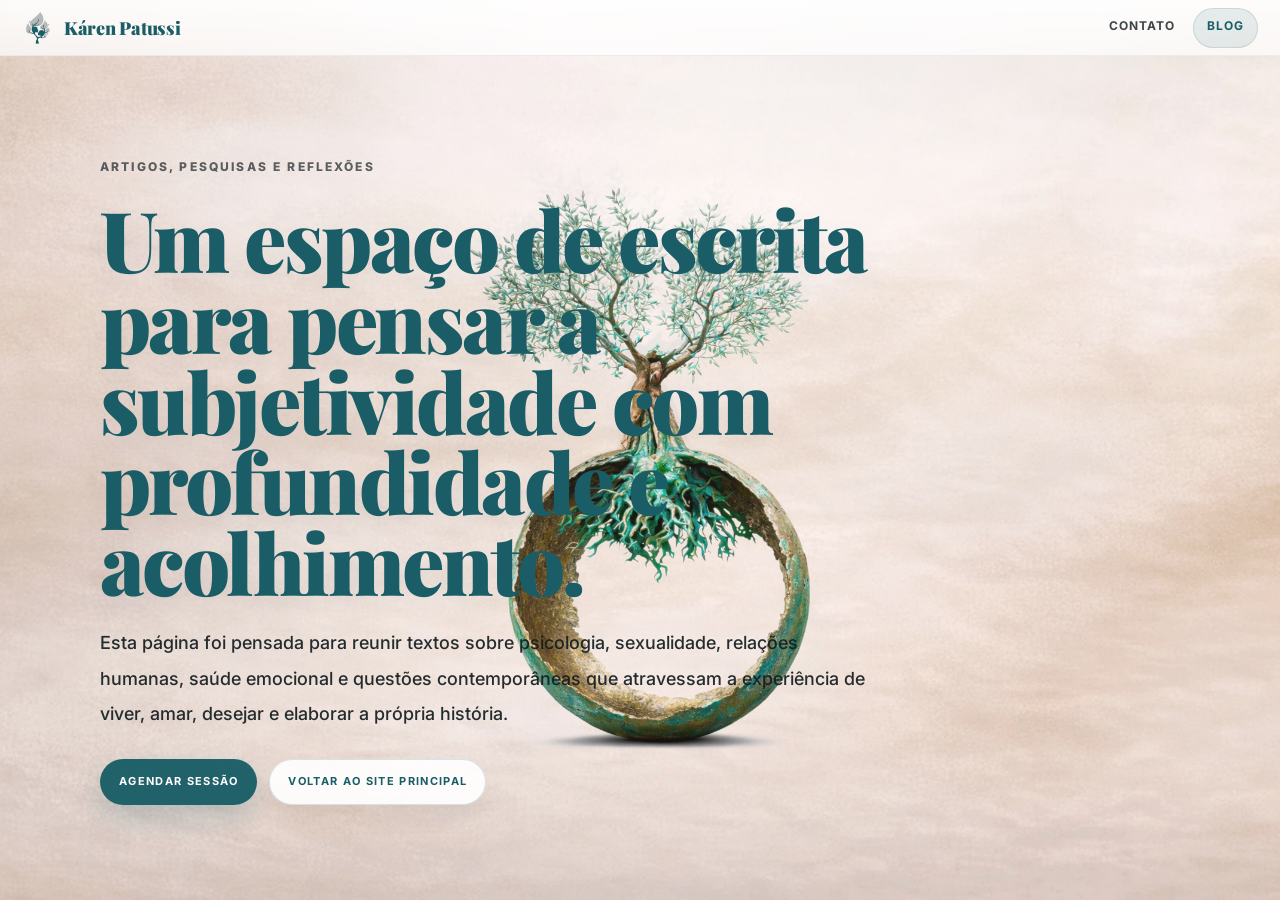
==== blog.html @ 8df367fd "Update blog.html" ====
<!doctype html>
<html lang="pt-BR">
<head>
  <meta charset="utf-8" />
  <meta name="viewport" content="width=device-width,initial-scale=1,viewport-fit=cover" />
  <title>Blog | Káren Patussi</title>

  <link rel="preconnect" href="https://fonts.googleapis.com">
  <link rel="preconnect" href="https://fonts.gstatic.com" crossorigin>
  <link rel="preload" as="image" href="imagens/Logo.webp" fetchpriority="high">
  <link rel="preload" as="image" href="imagens/Tree ring hero.webp" fetchpriority="high">
  <link href="https://fonts.googleapis.com/css2?family=Playfair+Display:wght@700;900&family=Inter:wght@400;500;600;700&display=swap" rel="stylesheet">

  <style>
    :root{
      --brand:#1A5D66;
      --text:#0b0d0f;
      --muted:#26343a;

      --safeT: env(safe-area-inset-top, 0px);
      --safeR: env(safe-area-inset-right, 0px);
      --safeB: env(safe-area-inset-bottom, 0px);
      --safeL: env(safe-area-inset-left, 0px);

      --padX: clamp(16px, 6vw, 120px);
      --headerH: 56px;

      --treeYOffset: clamp(10px, 2vh, 34px);
      --treeScale: 0.92;
      --treeOpacity: 0.92;

      --treeBreathDur: 14s;
      --treeBreathAmp: 0.045;
      --treePushZ: 60px;
      --treeBreathShadowA: 0.16;
      --treeBreathShadowB: 0.26;

      --glowOpacity: 0.16;
      --glowDur: 6.2s;
      --glowBlur: 10px;
      --glowColor: rgba(26,93,102,.48);

      --bodyFont: "Inter", system-ui, sans-serif;
      --titleFont: "Playfair Display", serif;
    }

    *{ box-sizing:border-box; }
    html,body{ min-height:100%; }
    html{
      scroll-behavior:smooth;
      scrollbar-width:none;
      -ms-overflow-style:none;
    }
    body{
      margin:0;
      font-family:var(--bodyFont);
      color:var(--text);
      background:transparent;
      overflow-x:hidden;
      -webkit-font-smoothing:antialiased;
      -moz-osx-font-smoothing:grayscale;
      text-rendering:optimizeLegibility;
      scrollbar-width:none;
      -ms-overflow-style:none;
    }
    html::-webkit-scrollbar,
    body::-webkit-scrollbar{
      width:0 !important;
      height:0 !important;
      display:none !important;
    }

    body::before{
      content:"";
      position:fixed;
      inset:0;
      z-index:-6;
      background-image:url("imagens/fundo textura.webp");
      background-size:cover;
      background-position:center;
      background-repeat:no-repeat;
      transform:scale(1.03);
    }
    body::after{
      content:"";
      position:fixed;
      inset:0;
      z-index:-5;
      pointer-events:none;
      background:
        radial-gradient(1100px 720px at 50% 32%, rgba(255,255,255,.28), rgba(255,255,255,0) 60%),
        linear-gradient(180deg, rgba(255,255,255,.03), rgba(255,255,255,0));
    }

    .bg-stage{
      position:fixed;
      inset:0;
      z-index:-3;
      display:flex;
      align-items:center;
      justify-content:center;
      pointer-events:none;
      transform:translateY(var(--treeYOffset));
    }
    .tree{
      width:min(74vw, 74vh);
      height:min(74vw, 74vh);
      opacity:var(--treeOpacity);
      position:relative;
      transform-style:preserve-3d;
      will-change:filter;
      animation:treeBreath var(--treeBreathDur) ease-in-out infinite;
    }
    .tree img{
      width:100%;
      height:100%;
      object-fit:contain;
      display:block;
      user-select:none;
      -webkit-user-drag:none;
      transform:translateZ(0) scale(var(--treeScale));
      will-change:transform;
      animation:treeScaleBreath var(--treeBreathDur) ease-in-out infinite;
    }
    @keyframes treeBreath{
      0%,100%{ filter: drop-shadow(0 28px 70px rgba(0,0,0,var(--treeBreathShadowA))) brightness(.98); }
      50%{ filter: drop-shadow(0 48px 130px rgba(0,0,0,var(--treeBreathShadowB))) brightness(1.03); }
    }
    @keyframes treeScaleBreath{
      0%,100%{ transform: translateZ(0) scale(calc(var(--treeScale) * (1 - var(--treeBreathAmp)))); }
      50%{ transform: translate3d(0,0,var(--treePushZ)) scale(calc(var(--treeScale) * (1 + var(--treeBreathAmp)))); }
    }
    .tree::after{
      content:"";
      position:absolute;
      inset:0;
      pointer-events:none;
      background:
        linear-gradient(180deg,
          rgba(255,255,255,0) 0%,
          rgba(255,255,255,0) 35%,
          rgba(255,255,255,.50) 50%,
          rgba(255,255,255,0) 65%,
          rgba(255,255,255,0) 100%
        ),
        radial-gradient(closest-side at 50% 50%, var(--glowColor), rgba(26,93,102,0) 62%);
      background-size:100% 220%, 120% 120%;
      background-position:0 140%, 50% 160%;
      background-repeat:no-repeat;
      opacity:var(--glowOpacity);
      filter:blur(var(--glowBlur));
      mix-blend-mode:screen;
      -webkit-mask-image:url("imagens/Tree ring hero.webp");
      -webkit-mask-repeat:no-repeat;
      -webkit-mask-size:contain;
      -webkit-mask-position:center;
      mask-image:url("imagens/Tree ring hero.webp");
      mask-repeat:no-repeat;
      mask-size:contain;
      mask-position:center;
      animation:glowRise var(--glowDur) cubic-bezier(.3, 0, .2, 1) infinite;
      will-change:opacity, background-position;
    }
    @keyframes glowRise{
      0% { opacity: 0; background-position: 0 140%, 50% 160%; }
      12% { opacity: var(--glowOpacity); }
      58% { opacity: var(--glowOpacity); background-position: 0 22%, 50% 40%; }
      86% { opacity: calc(var(--glowOpacity) * 0.60); background-position: 0 -36%, 50% -10%; }
      100% { opacity: 0; background-position: 0 -70%, 50% -40%; }
    }

    .topbar{
      position:sticky;
      top:0;
      z-index:40;
      height:calc(var(--headerH) + var(--safeT));
      padding-top:var(--safeT);
      padding-left:calc(14px + var(--safeL));
      padding-right:calc(14px + var(--safeR));
      display:flex;
      align-items:center;
      justify-content:space-between;
      gap:12px;
      background:linear-gradient(180deg, rgba(255,255,255,.92), rgba(255,255,255,.72));
      backdrop-filter:blur(10px);
      -webkit-backdrop-filter:blur(10px);
      border-bottom:1px solid rgba(0,0,0,.07);
    }

    .brand-link{
      display:flex;
      align-items:center;
      gap:10px;
      min-width:0;
      text-decoration:none;
    }
    .brand-link img{
      width:32px;
      height:32px;
      object-fit:contain;
      display:block;
    }
    .brand-name{
      font-family:var(--titleFont);
      font-weight:900;
      letter-spacing:-.014em;
      color:var(--brand);
      font-size:18px;
      line-height:1;
      white-space:nowrap;
    }

    .topnav{
      display:flex;
      align-items:center;
      gap:6px;
      flex-wrap:wrap;
      justify-content:flex-end;
    }
    .topnav a{
      text-decoration:none;
      color:rgba(20,28,32,.82);
      font-size:12px;
      font-weight:700;
      letter-spacing:.08em;
      text-transform:uppercase;
      padding:10px 14px;
      min-height:40px;
      border-radius:999px;
      transition:background .24s ease,color .24s ease,transform .24s ease,box-shadow .24s ease;
    }
    .topnav a:hover{
      background:rgba(255,255,255,.72);
      color:var(--brand);
      box-shadow:0 12px 28px rgba(0,0,0,.06);
    }
    .topnav a.is-current{
      background:rgba(26,93,102,.10);
      color:var(--brand);
      box-shadow:inset 0 0 0 1px rgba(26,93,102,.14);
    }

    .hero{
      min-height:calc(100vh - var(--headerH) - var(--safeT));
      display:flex;
      align-items:center;
      padding:
        clamp(56px, 8vw, 96px)
        calc(var(--padX) + var(--safeR))
        clamp(48px, 7vw, 88px)
        calc(var(--padX) + var(--safeL));
      position:relative;
      z-index:2;
    }
    .hero-inner{
      max-width:1080px;
      margin:0 auto;
      display:grid;
      gap:24px;
      width:100%;
    }
    .eyebrow{
      margin:0;
      font-size:12px;
      letter-spacing:.18em;
      text-transform:uppercase;
      color:rgba(20,28,32,.68);
      font-weight:800;
    }
    .hero h1{
      margin:0;
      max-width:900px;
      font-family:var(--titleFont);
      font-weight:900;
      color:var(--brand);
      font-size:clamp(42px, 7vw, 84px);
      line-height:.96;
      letter-spacing:-.03em;
      text-shadow:0 14px 34px rgba(0,0,0,.07);
    }
    .hero-copy{
      max-width:780px;
      margin:0;
      color:rgba(20,28,32,.92);
      line-height:1.95;
      font-size:clamp(15px, 1.6vw, 18px);
      font-weight:500;
    }
    .hero-actions{
      display:flex;
      flex-wrap:wrap;
      gap:12px;
      margin-top:4px;
    }
    .btn{
      appearance:none;
      display:inline-flex;
      align-items:center;
      justify-content:center;
      min-height:46px;
      padding:13px 18px;
      border-radius:999px;
      text-decoration:none;
      cursor:pointer;
      font:700 11px/1 var(--bodyFont);
      letter-spacing:.12em;
      text-transform:uppercase;
      transition:transform .24s ease, box-shadow .24s ease, background .24s ease, color .24s ease, border-color .24s ease;
    }
    .btn:hover{ transform:translateY(-1px); }
    .btn--solid{
      background:rgba(26,93,102,.96);
      color:#fff;
      box-shadow:0 14px 28px rgba(26,93,102,.20);
      border:1px solid transparent;
    }
    .btn--ghost{
      background:rgba(255,255,255,.90);
      color:var(--brand);
      border:1px solid rgba(26,93,102,.16);
      box-shadow:0 12px 24px rgba(0,0,0,.05);
    }

    @media (min-width:980px){
      .topbar{
        padding-left:calc(22px + var(--safeL));
        padding-right:calc(22px + var(--safeR));
        gap:22px;
      }
      .topnav{ gap:4px; }
    }

    @media (max-width:640px){
      .topbar{
        padding-left:calc(14px + var(--safeL));
        padding-right:calc(14px + var(--safeR));
      }
      .brand-name{ font-size:16px; }
      .topnav a{
        font-size:10px;
        padding:9px 11px;
      }
      .hero{ padding-top:48px; }
    }
  </style>
</head>
<body>
  <div class="bg-stage" aria-hidden="true">
    <div class="tree">
      <img src="imagens/Tree ring hero.webp" alt="">
    </div>
  </div>

  <header class="topbar" aria-label="Barra superior">
    <a class="brand-link" href="index.html#home" aria-label="Voltar ao site principal">
      <img src="imagens/Logo.webp" alt="Logo Káren Patussi">
      <span class="brand-name">Káren Patussi</span>
    </a>

    <nav class="topnav" aria-label="Navegação do blog">
      <a href="index.html#home">Contato</a>
      <a class="is-current" href="blog.html" aria-current="page">Blog</a>
    </nav>
  </header>

  <main>
    <section class="hero" aria-label="Introdução do blog">
      <div class="hero-inner">
        <p class="eyebrow">Artigos, pesquisas e reflexões</p>
        <h1>Um espaço de escrita para pensar a subjetividade com profundidade e acolhimento.</h1>
        <p class="hero-copy">
          Esta página foi pensada para reunir textos sobre psicologia, sexualidade, relações humanas, saúde emocional e questões contemporâneas que atravessam a experiência de viver, amar, desejar e elaborar a própria história.
        </p>
        <div class="hero-actions">
          <a class="btn btn--solid" href="index.html#agendar-sessao">Agendar sessão</a>
          <a class="btn btn--ghost" href="index.html#home">Voltar ao site principal</a>
        </div>
      </div>
    </section>
  </main>
</body>
</html>
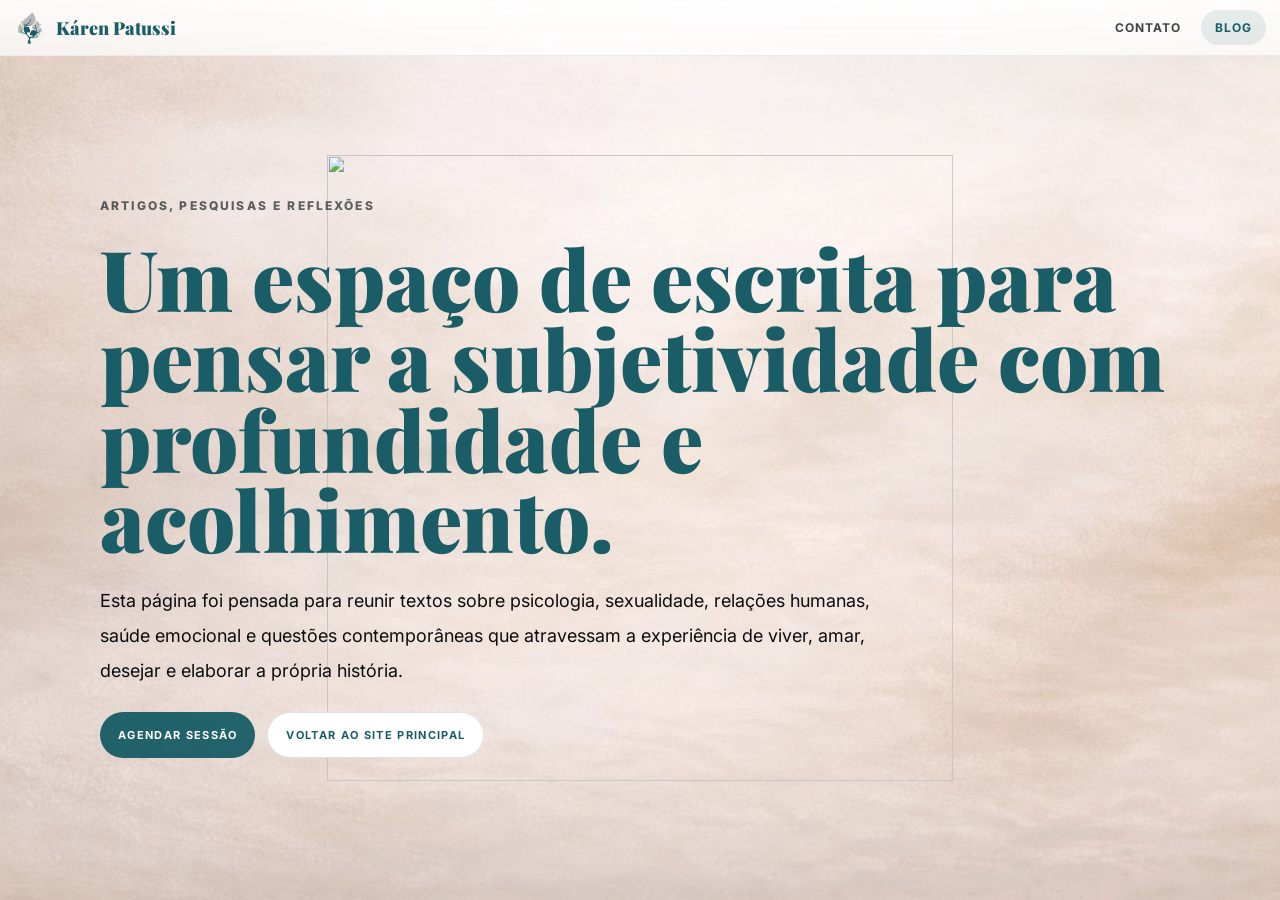
==== commit cbb5b958: "Update blog.html" ====
--- a/blog.html
+++ b/blog.html
@@ -1,376 +1,348 @@
 <!doctype html>
 <html lang="pt-BR">
 <head>
-  <meta charset="utf-8" />
-  <meta name="viewport" content="width=device-width,initial-scale=1,viewport-fit=cover" />
-  <title>Blog | Káren Patussi</title>
-
-  <link rel="preconnect" href="https://fonts.googleapis.com">
-  <link rel="preconnect" href="https://fonts.gstatic.com" crossorigin>
-  <link rel="preload" as="image" href="imagens/Logo.webp" fetchpriority="high">
-  <link rel="preload" as="image" href="imagens/Tree ring hero.webp" fetchpriority="high">
-  <link href="https://fonts.googleapis.com/css2?family=Playfair+Display:wght@700;900&family=Inter:wght@400;500;600;700&display=swap" rel="stylesheet">
-
-  <style>
-    :root{
-      --brand:#1A5D66;
-      --text:#0b0d0f;
-      --muted:#26343a;
-
-      --safeT: env(safe-area-inset-top, 0px);
-      --safeR: env(safe-area-inset-right, 0px);
-      --safeB: env(safe-area-inset-bottom, 0px);
-      --safeL: env(safe-area-inset-left, 0px);
-
-      --padX: clamp(16px, 6vw, 120px);
-      --headerH: 56px;
-
-      --treeYOffset: clamp(10px, 2vh, 34px);
-      --treeScale: 0.92;
-      --treeOpacity: 0.92;
-
-      --treeBreathDur: 14s;
-      --treeBreathAmp: 0.045;
-      --treePushZ: 60px;
-      --treeBreathShadowA: 0.16;
-      --treeBreathShadowB: 0.26;
-
-      --glowOpacity: 0.16;
-      --glowDur: 6.2s;
-      --glowBlur: 10px;
-      --glowColor: rgba(26,93,102,.48);
-
-      --bodyFont: "Inter", system-ui, sans-serif;
-      --titleFont: "Playfair Display", serif;
-    }
-
-    *{ box-sizing:border-box; }
-    html,body{ min-height:100%; }
-    html{
-      scroll-behavior:smooth;
-      scrollbar-width:none;
-      -ms-overflow-style:none;
-    }
-    body{
-      margin:0;
-      font-family:var(--bodyFont);
-      color:var(--text);
-      background:transparent;
-      overflow-x:hidden;
-      -webkit-font-smoothing:antialiased;
-      -moz-osx-font-smoothing:grayscale;
-      text-rendering:optimizeLegibility;
-      scrollbar-width:none;
-      -ms-overflow-style:none;
-    }
-    html::-webkit-scrollbar,
-    body::-webkit-scrollbar{
-      width:0 !important;
-      height:0 !important;
-      display:none !important;
-    }
-
-    body::before{
-      content:"";
-      position:fixed;
-      inset:0;
-      z-index:-6;
-      background-image:url("imagens/fundo textura.webp");
-      background-size:cover;
-      background-position:center;
-      background-repeat:no-repeat;
-      transform:scale(1.03);
-    }
-    body::after{
-      content:"";
-      position:fixed;
-      inset:0;
-      z-index:-5;
-      pointer-events:none;
-      background:
-        radial-gradient(1100px 720px at 50% 32%, rgba(255,255,255,.28), rgba(255,255,255,0) 60%),
-        linear-gradient(180deg, rgba(255,255,255,.03), rgba(255,255,255,0));
-    }
-
-    .bg-stage{
-      position:fixed;
-      inset:0;
-      z-index:-3;
-      display:flex;
-      align-items:center;
-      justify-content:center;
-      pointer-events:none;
-      transform:translateY(var(--treeYOffset));
-    }
-    .tree{
-      width:min(74vw, 74vh);
-      height:min(74vw, 74vh);
-      opacity:var(--treeOpacity);
-      position:relative;
-      transform-style:preserve-3d;
-      will-change:filter;
-      animation:treeBreath var(--treeBreathDur) ease-in-out infinite;
-    }
-    .tree img{
-      width:100%;
-      height:100%;
-      object-fit:contain;
-      display:block;
-      user-select:none;
-      -webkit-user-drag:none;
-      transform:translateZ(0) scale(var(--treeScale));
-      will-change:transform;
-      animation:treeScaleBreath var(--treeBreathDur) ease-in-out infinite;
-    }
-    @keyframes treeBreath{
-      0%,100%{ filter: drop-shadow(0 28px 70px rgba(0,0,0,var(--treeBreathShadowA))) brightness(.98); }
-      50%{ filter: drop-shadow(0 48px 130px rgba(0,0,0,var(--treeBreathShadowB))) brightness(1.03); }
-    }
-    @keyframes treeScaleBreath{
-      0%,100%{ transform: translateZ(0) scale(calc(var(--treeScale) * (1 - var(--treeBreathAmp)))); }
-      50%{ transform: translate3d(0,0,var(--treePushZ)) scale(calc(var(--treeScale) * (1 + var(--treeBreathAmp)))); }
-    }
-    .tree::after{
-      content:"";
-      position:absolute;
-      inset:0;
-      pointer-events:none;
-      background:
-        linear-gradient(180deg,
-          rgba(255,255,255,0) 0%,
-          rgba(255,255,255,0) 35%,
-          rgba(255,255,255,.50) 50%,
-          rgba(255,255,255,0) 65%,
-          rgba(255,255,255,0) 100%
-        ),
-        radial-gradient(closest-side at 50% 50%, var(--glowColor), rgba(26,93,102,0) 62%);
-      background-size:100% 220%, 120% 120%;
-      background-position:0 140%, 50% 160%;
-      background-repeat:no-repeat;
-      opacity:var(--glowOpacity);
-      filter:blur(var(--glowBlur));
-      mix-blend-mode:screen;
-      -webkit-mask-image:url("imagens/Tree ring hero.webp");
-      -webkit-mask-repeat:no-repeat;
-      -webkit-mask-size:contain;
-      -webkit-mask-position:center;
-      mask-image:url("imagens/Tree ring hero.webp");
-      mask-repeat:no-repeat;
-      mask-size:contain;
-      mask-position:center;
-      animation:glowRise var(--glowDur) cubic-bezier(.3, 0, .2, 1) infinite;
-      will-change:opacity, background-position;
-    }
-    @keyframes glowRise{
-      0% { opacity: 0; background-position: 0 140%, 50% 160%; }
-      12% { opacity: var(--glowOpacity); }
-      58% { opacity: var(--glowOpacity); background-position: 0 22%, 50% 40%; }
-      86% { opacity: calc(var(--glowOpacity) * 0.60); background-position: 0 -36%, 50% -10%; }
-      100% { opacity: 0; background-position: 0 -70%, 50% -40%; }
-    }
-
-    .topbar{
-      position:sticky;
-      top:0;
-      z-index:40;
-      height:calc(var(--headerH) + var(--safeT));
-      padding-top:var(--safeT);
-      padding-left:calc(14px + var(--safeL));
-      padding-right:calc(14px + var(--safeR));
-      display:flex;
-      align-items:center;
-      justify-content:space-between;
-      gap:12px;
-      background:linear-gradient(180deg, rgba(255,255,255,.92), rgba(255,255,255,.72));
-      backdrop-filter:blur(10px);
-      -webkit-backdrop-filter:blur(10px);
-      border-bottom:1px solid rgba(0,0,0,.07);
-    }
-
-    .brand-link{
-      display:flex;
-      align-items:center;
-      gap:10px;
-      min-width:0;
-      text-decoration:none;
-    }
-    .brand-link img{
-      width:32px;
-      height:32px;
-      object-fit:contain;
-      display:block;
-    }
-    .brand-name{
-      font-family:var(--titleFont);
-      font-weight:900;
-      letter-spacing:-.014em;
-      color:var(--brand);
-      font-size:18px;
-      line-height:1;
-      white-space:nowrap;
-    }
-
-    .topnav{
-      display:flex;
-      align-items:center;
-      gap:6px;
-      flex-wrap:wrap;
-      justify-content:flex-end;
-    }
-    .topnav a{
-      text-decoration:none;
-      color:rgba(20,28,32,.82);
-      font-size:12px;
-      font-weight:700;
-      letter-spacing:.08em;
-      text-transform:uppercase;
-      padding:10px 14px;
-      min-height:40px;
-      border-radius:999px;
-      transition:background .24s ease,color .24s ease,transform .24s ease,box-shadow .24s ease;
-    }
-    .topnav a:hover{
-      background:rgba(255,255,255,.72);
-      color:var(--brand);
-      box-shadow:0 12px 28px rgba(0,0,0,.06);
-    }
-    .topnav a.is-current{
-      background:rgba(26,93,102,.10);
-      color:var(--brand);
-      box-shadow:inset 0 0 0 1px rgba(26,93,102,.14);
-    }
-
-    .hero{
-      min-height:calc(100vh - var(--headerH) - var(--safeT));
-      display:flex;
-      align-items:center;
-      padding:
-        clamp(56px, 8vw, 96px)
-        calc(var(--padX) + var(--safeR))
-        clamp(48px, 7vw, 88px)
-        calc(var(--padX) + var(--safeL));
-      position:relative;
-      z-index:2;
-    }
-    .hero-inner{
-      max-width:1080px;
-      margin:0 auto;
-      display:grid;
-      gap:24px;
-      width:100%;
-    }
-    .eyebrow{
-      margin:0;
-      font-size:12px;
-      letter-spacing:.18em;
-      text-transform:uppercase;
-      color:rgba(20,28,32,.68);
-      font-weight:800;
-    }
-    .hero h1{
-      margin:0;
-      max-width:900px;
-      font-family:var(--titleFont);
-      font-weight:900;
-      color:var(--brand);
-      font-size:clamp(42px, 7vw, 84px);
-      line-height:.96;
-      letter-spacing:-.03em;
-      text-shadow:0 14px 34px rgba(0,0,0,.07);
-    }
-    .hero-copy{
-      max-width:780px;
-      margin:0;
-      color:rgba(20,28,32,.92);
-      line-height:1.95;
-      font-size:clamp(15px, 1.6vw, 18px);
-      font-weight:500;
-    }
-    .hero-actions{
-      display:flex;
-      flex-wrap:wrap;
-      gap:12px;
-      margin-top:4px;
-    }
-    .btn{
-      appearance:none;
-      display:inline-flex;
-      align-items:center;
-      justify-content:center;
-      min-height:46px;
-      padding:13px 18px;
-      border-radius:999px;
-      text-decoration:none;
-      cursor:pointer;
-      font:700 11px/1 var(--bodyFont);
-      letter-spacing:.12em;
-      text-transform:uppercase;
-      transition:transform .24s ease, box-shadow .24s ease, background .24s ease, color .24s ease, border-color .24s ease;
-    }
-    .btn:hover{ transform:translateY(-1px); }
-    .btn--solid{
-      background:rgba(26,93,102,.96);
-      color:#fff;
-      box-shadow:0 14px 28px rgba(26,93,102,.20);
-      border:1px solid transparent;
-    }
-    .btn--ghost{
-      background:rgba(255,255,255,.90);
-      color:var(--brand);
-      border:1px solid rgba(26,93,102,.16);
-      box-shadow:0 12px 24px rgba(0,0,0,.05);
-    }
-
-    @media (min-width:980px){
-      .topbar{
-        padding-left:calc(22px + var(--safeL));
-        padding-right:calc(22px + var(--safeR));
-        gap:22px;
-      }
-      .topnav{ gap:4px; }
-    }
-
-    @media (max-width:640px){
-      .topbar{
-        padding-left:calc(14px + var(--safeL));
-        padding-right:calc(14px + var(--safeR));
-      }
-      .brand-name{ font-size:16px; }
-      .topnav a{
-        font-size:10px;
-        padding:9px 11px;
-      }
-      .hero{ padding-top:48px; }
-    }
-  </style>
+<meta charset="utf-8" />
+<meta name="viewport" content="width=device-width,initial-scale=1,viewport-fit=cover" />
+<title>Blog | Káren Patussi</title>
+
+<link rel="preconnect" href="https://fonts.googleapis.com">
+<link rel="preconnect" href="https://fonts.gstatic.com" crossorigin>
+
+<link rel="preload" as="image" href="imagens/Logo.webp" fetchpriority="high">
+<link rel="preload" as="image" href="imagens/arvore fundo blog.webp" fetchpriority="high">
+
+<link href="https://fonts.googleapis.com/css2?family=Playfair+Display:wght@700;900&family=Inter:wght@400;500;600;700&display=swap" rel="stylesheet">
+
+<style>
+:root{
+  --brand:#1A5D66;
+  --text:#0b0d0f;
+  --muted:#26343a;
+
+  --safeT: env(safe-area-inset-top, 0px);
+  --safeR: env(safe-area-inset-right, 0px);
+  --safeB: env(safe-area-inset-bottom, 0px);
+  --safeL: env(safe-area-inset-left, 0px);
+
+  --padX: clamp(16px, 6vw, 120px);
+  --headerH: 56px;
+
+  --treeYOffset: clamp(10px, 2vh, 34px);
+  --treeScale: 0.94;
+  --treeOpacity: 0.96;
+
+  --treeBreathDur: 14s;
+  --treeBreathAmp: 0.03;
+  --treePushZ: 42px;
+
+  --treeBreathShadowA: 0.18;
+  --treeBreathShadowB: 0.30;
+
+  --glowOpacity: 0.12;
+  --glowDur: 6.2s;
+  --glowBlur: 8px;
+  --glowColor: rgba(26,93,102,.42);
+
+  --bodyFont:"Inter",system-ui,sans-serif;
+  --titleFont:"Playfair Display",serif;
+}
+
+*{box-sizing:border-box}
+
+html,body{
+  min-height:100%;
+  margin:0;
+  font-family:var(--bodyFont);
+  color:var(--text);
+  background:transparent;
+  overflow-x:hidden;
+  -webkit-font-smoothing:antialiased;
+  -moz-osx-font-smoothing:grayscale;
+  text-rendering:optimizeLegibility;
+}
+
+body::before{
+  content:"";
+  position:fixed;
+  inset:0;
+  z-index:-6;
+  background-image:url("imagens/fundo textura.webp");
+  background-size:cover;
+  background-position:center;
+  background-repeat:no-repeat;
+  transform:scale(1.03);
+}
+
+body::after{
+  content:"";
+  position:fixed;
+  inset:0;
+  z-index:-5;
+  pointer-events:none;
+  background:
+    radial-gradient(1100px 720px at 50% 32%, rgba(255,255,255,.28), rgba(255,255,255,0) 60%),
+    linear-gradient(180deg, rgba(255,255,255,.03), rgba(255,255,255,0));
+}
+
+.bg-stage{
+  position:fixed;
+  inset:0;
+  z-index:-3;
+  display:flex;
+  align-items:center;
+  justify-content:center;
+  pointer-events:none;
+  transform:translateY(var(--treeYOffset));
+}
+
+.tree{
+  width:min(74vw,74vh);
+  height:min(74vw,74vh);
+  opacity:var(--treeOpacity);
+  position:relative;
+  transform-style:preserve-3d;
+  animation:treeBreath var(--treeBreathDur) ease-in-out infinite;
+  will-change:filter, transform;
+}
+
+.tree img{
+  width:100%;
+  height:100%;
+  object-fit:contain;
+  display:block;
+  transform:translateZ(0) scale(var(--treeScale));
+  animation:treeScaleBreath var(--treeBreathDur) ease-in-out infinite;
+  will-change:transform, filter;
+  backface-visibility:hidden;
+  -webkit-backface-visibility:hidden;
+  filter:
+    contrast(1.06)
+    saturate(1.03)
+    drop-shadow(0 22px 48px rgba(0,0,0,.14));
+}
+
+@keyframes treeBreath{
+  0%,100%{
+    filter: drop-shadow(0 28px 70px rgba(0,0,0,var(--treeBreathShadowA))) brightness(.99);
+  }
+  50%{
+    filter: drop-shadow(0 42px 110px rgba(0,0,0,var(--treeBreathShadowB))) brightness(1.03);
+  }
+}
+
+@keyframes treeScaleBreath{
+  0%,100%{
+    transform:translateZ(0) scale(calc(var(--treeScale) * (1 - var(--treeBreathAmp))));
+  }
+  50%{
+    transform:translate3d(0,0,var(--treePushZ)) scale(calc(var(--treeScale) * (1 + var(--treeBreathAmp))));
+  }
+}
+
+.tree::after{
+  content:"";
+  position:absolute;
+  inset:0;
+  pointer-events:none;
+  background:
+    linear-gradient(
+      180deg,
+      rgba(255,255,255,0) 0%,
+      rgba(255,255,255,0) 35%,
+      rgba(255,255,255,.42) 50%,
+      rgba(255,255,255,0) 65%,
+      rgba(255,255,255,0) 100%
+    ),
+    radial-gradient(closest-side at 50% 50%,var(--glowColor),rgba(26,93,102,0) 62%);
+  background-size:100% 220%,120% 120%;
+  background-position:0 140%,50% 160%;
+  background-repeat:no-repeat;
+  opacity:var(--glowOpacity);
+  filter:blur(var(--glowBlur));
+  mix-blend-mode:screen;
+
+  -webkit-mask-image:url("imagens/arvore fundo blog.webp");
+  -webkit-mask-repeat:no-repeat;
+  -webkit-mask-size:contain;
+  -webkit-mask-position:center;
+
+  mask-image:url("imagens/arvore fundo blog.webp");
+  mask-repeat:no-repeat;
+  mask-size:contain;
+  mask-position:center;
+
+  animation:glowRise var(--glowDur) cubic-bezier(.3,0,.2,1) infinite;
+}
+
+@keyframes glowRise{
+  0%{opacity:0;background-position:0 140%,50% 160%}
+  12%{opacity:var(--glowOpacity)}
+  58%{opacity:var(--glowOpacity);background-position:0 22%,50% 40%}
+  86%{opacity:calc(var(--glowOpacity)*0.6);background-position:0 -36%,50% -10%}
+  100%{opacity:0;background-position:0 -70%,50% -40%}
+}
+
+.topbar{
+  position:sticky;
+  top:0;
+  z-index:40;
+  height:calc(var(--headerH) + var(--safeT));
+  padding-top:var(--safeT);
+  padding-left:calc(14px + var(--safeL));
+  padding-right:calc(14px + var(--safeR));
+  display:flex;
+  align-items:center;
+  justify-content:space-between;
+  background:linear-gradient(180deg, rgba(255,255,255,.92), rgba(255,255,255,.72));
+  backdrop-filter:blur(10px);
+  -webkit-backdrop-filter:blur(10px);
+  border-bottom:1px solid rgba(0,0,0,.07);
+}
+
+.brand-link{
+  display:flex;
+  align-items:center;
+  gap:10px;
+  text-decoration:none;
+}
+
+.brand-link img{
+  width:32px;
+  height:32px;
+  object-fit:contain;
+}
+
+.brand-name{
+  font-family:var(--titleFont);
+  font-weight:900;
+  color:var(--brand);
+  font-size:18px;
+}
+
+.topnav{
+  display:flex;
+  gap:6px;
+}
+
+.topnav a{
+  text-decoration:none;
+  color:rgba(20,28,32,.82);
+  font-size:12px;
+  font-weight:700;
+  letter-spacing:.08em;
+  text-transform:uppercase;
+  padding:10px 14px;
+  border-radius:999px;
+}
+
+.topnav a.is-current{
+  background:rgba(26,93,102,.10);
+  color:var(--brand);
+}
+
+.hero{
+  min-height:calc(100vh - var(--headerH));
+  display:flex;
+  align-items:center;
+  padding:clamp(56px,8vw,96px) var(--padX);
+}
+
+.hero-inner{
+  max-width:1080px;
+  margin:0 auto;
+  display:grid;
+  gap:24px;
+}
+
+.eyebrow{
+  font-size:12px;
+  letter-spacing:.18em;
+  text-transform:uppercase;
+  color:rgba(20,28,32,.68);
+  font-weight:800;
+  margin:0;
+}
+
+.hero h1{
+  font-family:var(--titleFont);
+  font-weight:900;
+  color:var(--brand);
+  font-size:clamp(42px,7vw,84px);
+  line-height:.96;
+  margin:0;
+}
+
+.hero-copy{
+  max-width:780px;
+  line-height:1.95;
+  font-size:clamp(15px,1.6vw,18px);
+  margin:0;
+}
+
+.hero-actions{
+  display:flex;
+  gap:12px;
+  flex-wrap:wrap;
+}
+
+.btn{
+  display:inline-flex;
+  align-items:center;
+  justify-content:center;
+  min-height:46px;
+  padding:13px 18px;
+  border-radius:999px;
+  text-decoration:none;
+  font:700 11px/1 var(--bodyFont);
+  letter-spacing:.12em;
+  text-transform:uppercase;
+}
+
+.btn--solid{
+  background:rgba(26,93,102,.96);
+  color:#fff;
+}
+
+.btn--ghost{
+  background:#fff;
+  color:var(--brand);
+  border:1px solid rgba(26,93,102,.16);
+}
+</style>
 </head>
+
 <body>
-  <div class="bg-stage" aria-hidden="true">
+  <div class="bg-stage">
     <div class="tree">
-      <img src="imagens/Tree ring hero.webp" alt="">
+      <img src="imagens/arvore fundo blog.webp" alt="">
     </div>
   </div>
 
-  <header class="topbar" aria-label="Barra superior">
-    <a class="brand-link" href="index.html#home" aria-label="Voltar ao site principal">
-      <img src="imagens/Logo.webp" alt="Logo Káren Patussi">
+  <header class="topbar">
+    <a class="brand-link" href="index.html#home">
+      <img src="imagens/Logo.webp" alt="Logo">
       <span class="brand-name">Káren Patussi</span>
     </a>
 
-    <nav class="topnav" aria-label="Navegação do blog">
+    <nav class="topnav">
       <a href="index.html#home">Contato</a>
-      <a class="is-current" href="blog.html" aria-current="page">Blog</a>
+      <a class="is-current" href="blog.html">Blog</a>
     </nav>
   </header>
 
   <main>
-    <section class="hero" aria-label="Introdução do blog">
+    <section class="hero">
       <div class="hero-inner">
         <p class="eyebrow">Artigos, pesquisas e reflexões</p>
+
         <h1>Um espaço de escrita para pensar a subjetividade com profundidade e acolhimento.</h1>
+
         <p class="hero-copy">
-          Esta página foi pensada para reunir textos sobre psicologia, sexualidade, relações humanas, saúde emocional e questões contemporâneas que atravessam a experiência de viver, amar, desejar e elaborar a própria história.
+          Esta página foi pensada para reunir textos sobre psicologia, sexualidade,
+          relações humanas, saúde emocional e questões contemporâneas que atravessam
+          a experiência de viver, amar, desejar e elaborar a própria história.
         </p>
+
         <div class="hero-actions">
           <a class="btn btn--solid" href="index.html#agendar-sessao">Agendar sessão</a>
           <a class="btn btn--ghost" href="index.html#home">Voltar ao site principal</a>
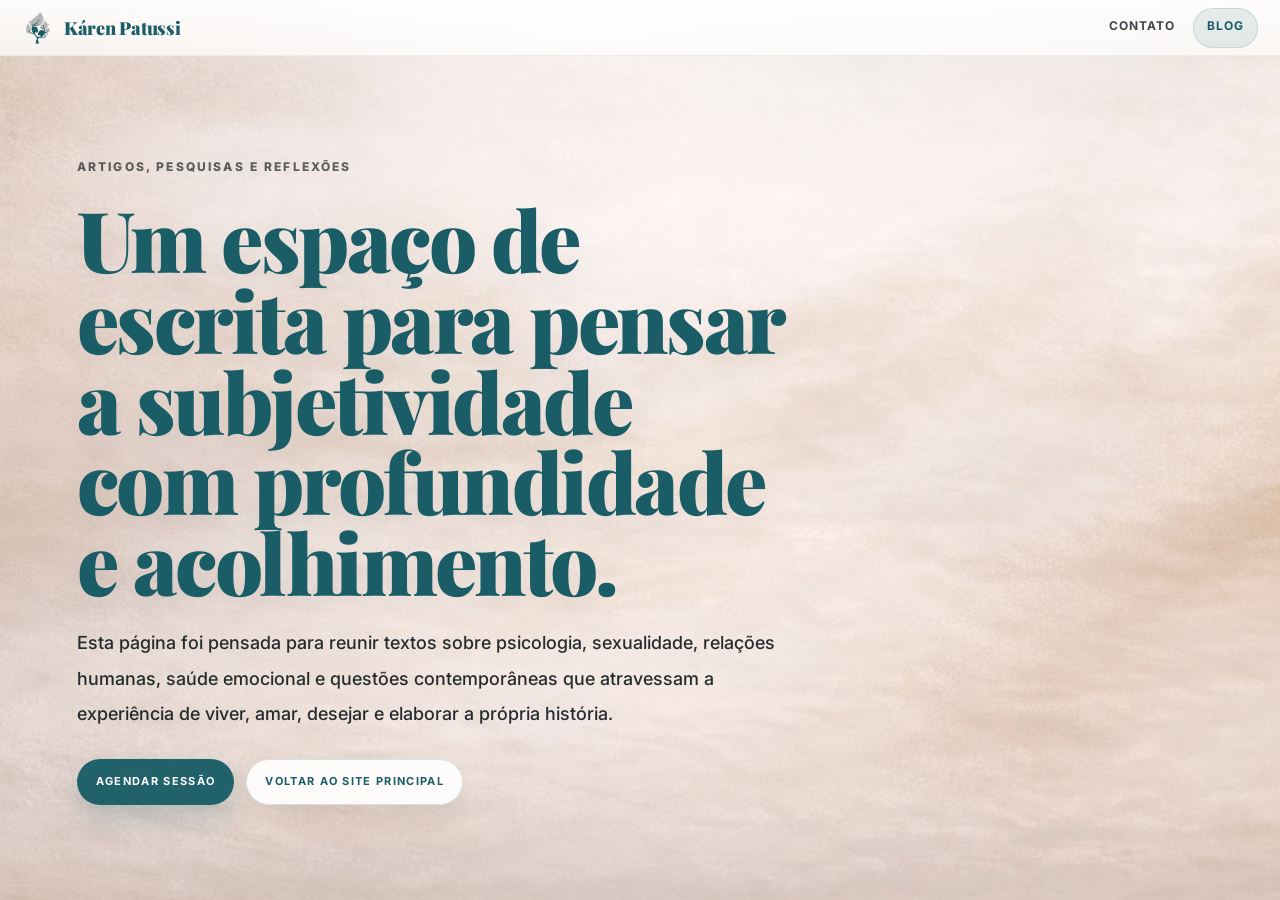
==== commit b9de48f8: "Update blog.html" ====
--- a/blog.html
+++ b/blog.html
@@ -1,348 +1,363 @@
 <!doctype html>
 <html lang="pt-BR">
 <head>
-<meta charset="utf-8" />
-<meta name="viewport" content="width=device-width,initial-scale=1,viewport-fit=cover" />
-<title>Blog | Káren Patussi</title>
-
-<link rel="preconnect" href="https://fonts.googleapis.com">
-<link rel="preconnect" href="https://fonts.gstatic.com" crossorigin>
-
-<link rel="preload" as="image" href="imagens/Logo.webp" fetchpriority="high">
-<link rel="preload" as="image" href="imagens/arvore fundo blog.webp" fetchpriority="high">
-
-<link href="https://fonts.googleapis.com/css2?family=Playfair+Display:wght@700;900&family=Inter:wght@400;500;600;700&display=swap" rel="stylesheet">
-
-<style>
-:root{
-  --brand:#1A5D66;
-  --text:#0b0d0f;
-  --muted:#26343a;
-
-  --safeT: env(safe-area-inset-top, 0px);
-  --safeR: env(safe-area-inset-right, 0px);
-  --safeB: env(safe-area-inset-bottom, 0px);
-  --safeL: env(safe-area-inset-left, 0px);
-
-  --padX: clamp(16px, 6vw, 120px);
-  --headerH: 56px;
-
-  --treeYOffset: clamp(10px, 2vh, 34px);
-  --treeScale: 0.94;
-  --treeOpacity: 0.96;
-
-  --treeBreathDur: 14s;
-  --treeBreathAmp: 0.03;
-  --treePushZ: 42px;
-
-  --treeBreathShadowA: 0.18;
-  --treeBreathShadowB: 0.30;
-
-  --glowOpacity: 0.12;
-  --glowDur: 6.2s;
-  --glowBlur: 8px;
-  --glowColor: rgba(26,93,102,.42);
-
-  --bodyFont:"Inter",system-ui,sans-serif;
-  --titleFont:"Playfair Display",serif;
-}
-
-*{box-sizing:border-box}
-
-html,body{
-  min-height:100%;
-  margin:0;
-  font-family:var(--bodyFont);
-  color:var(--text);
-  background:transparent;
-  overflow-x:hidden;
-  -webkit-font-smoothing:antialiased;
-  -moz-osx-font-smoothing:grayscale;
-  text-rendering:optimizeLegibility;
-}
-
-body::before{
-  content:"";
-  position:fixed;
-  inset:0;
-  z-index:-6;
-  background-image:url("imagens/fundo textura.webp");
-  background-size:cover;
-  background-position:center;
-  background-repeat:no-repeat;
-  transform:scale(1.03);
-}
-
-body::after{
-  content:"";
-  position:fixed;
-  inset:0;
-  z-index:-5;
-  pointer-events:none;
-  background:
-    radial-gradient(1100px 720px at 50% 32%, rgba(255,255,255,.28), rgba(255,255,255,0) 60%),
-    linear-gradient(180deg, rgba(255,255,255,.03), rgba(255,255,255,0));
-}
-
-.bg-stage{
-  position:fixed;
-  inset:0;
-  z-index:-3;
-  display:flex;
-  align-items:center;
-  justify-content:center;
-  pointer-events:none;
-  transform:translateY(var(--treeYOffset));
-}
-
-.tree{
-  width:min(74vw,74vh);
-  height:min(74vw,74vh);
-  opacity:var(--treeOpacity);
-  position:relative;
-  transform-style:preserve-3d;
-  animation:treeBreath var(--treeBreathDur) ease-in-out infinite;
-  will-change:filter, transform;
-}
-
-.tree img{
-  width:100%;
-  height:100%;
-  object-fit:contain;
-  display:block;
-  transform:translateZ(0) scale(var(--treeScale));
-  animation:treeScaleBreath var(--treeBreathDur) ease-in-out infinite;
-  will-change:transform, filter;
-  backface-visibility:hidden;
-  -webkit-backface-visibility:hidden;
-  filter:
-    contrast(1.06)
-    saturate(1.03)
-    drop-shadow(0 22px 48px rgba(0,0,0,.14));
-}
-
-@keyframes treeBreath{
-  0%,100%{
-    filter: drop-shadow(0 28px 70px rgba(0,0,0,var(--treeBreathShadowA))) brightness(.99);
-  }
-  50%{
-    filter: drop-shadow(0 42px 110px rgba(0,0,0,var(--treeBreathShadowB))) brightness(1.03);
-  }
-}
-
-@keyframes treeScaleBreath{
-  0%,100%{
-    transform:translateZ(0) scale(calc(var(--treeScale) * (1 - var(--treeBreathAmp))));
-  }
-  50%{
-    transform:translate3d(0,0,var(--treePushZ)) scale(calc(var(--treeScale) * (1 + var(--treeBreathAmp))));
-  }
-}
-
-.tree::after{
-  content:"";
-  position:absolute;
-  inset:0;
-  pointer-events:none;
-  background:
-    linear-gradient(
-      180deg,
-      rgba(255,255,255,0) 0%,
-      rgba(255,255,255,0) 35%,
-      rgba(255,255,255,.42) 50%,
-      rgba(255,255,255,0) 65%,
-      rgba(255,255,255,0) 100%
-    ),
-    radial-gradient(closest-side at 50% 50%,var(--glowColor),rgba(26,93,102,0) 62%);
-  background-size:100% 220%,120% 120%;
-  background-position:0 140%,50% 160%;
-  background-repeat:no-repeat;
-  opacity:var(--glowOpacity);
-  filter:blur(var(--glowBlur));
-  mix-blend-mode:screen;
-
-  -webkit-mask-image:url("imagens/arvore fundo blog.webp");
-  -webkit-mask-repeat:no-repeat;
-  -webkit-mask-size:contain;
-  -webkit-mask-position:center;
-
-  mask-image:url("imagens/arvore fundo blog.webp");
-  mask-repeat:no-repeat;
-  mask-size:contain;
-  mask-position:center;
-
-  animation:glowRise var(--glowDur) cubic-bezier(.3,0,.2,1) infinite;
-}
-
-@keyframes glowRise{
-  0%{opacity:0;background-position:0 140%,50% 160%}
-  12%{opacity:var(--glowOpacity)}
-  58%{opacity:var(--glowOpacity);background-position:0 22%,50% 40%}
-  86%{opacity:calc(var(--glowOpacity)*0.6);background-position:0 -36%,50% -10%}
-  100%{opacity:0;background-position:0 -70%,50% -40%}
-}
-
-.topbar{
-  position:sticky;
-  top:0;
-  z-index:40;
-  height:calc(var(--headerH) + var(--safeT));
-  padding-top:var(--safeT);
-  padding-left:calc(14px + var(--safeL));
-  padding-right:calc(14px + var(--safeR));
-  display:flex;
-  align-items:center;
-  justify-content:space-between;
-  background:linear-gradient(180deg, rgba(255,255,255,.92), rgba(255,255,255,.72));
-  backdrop-filter:blur(10px);
-  -webkit-backdrop-filter:blur(10px);
-  border-bottom:1px solid rgba(0,0,0,.07);
-}
-
-.brand-link{
-  display:flex;
-  align-items:center;
-  gap:10px;
-  text-decoration:none;
-}
-
-.brand-link img{
-  width:32px;
-  height:32px;
-  object-fit:contain;
-}
-
-.brand-name{
-  font-family:var(--titleFont);
-  font-weight:900;
-  color:var(--brand);
-  font-size:18px;
-}
-
-.topnav{
-  display:flex;
-  gap:6px;
-}
-
-.topnav a{
-  text-decoration:none;
-  color:rgba(20,28,32,.82);
-  font-size:12px;
-  font-weight:700;
-  letter-spacing:.08em;
-  text-transform:uppercase;
-  padding:10px 14px;
-  border-radius:999px;
-}
-
-.topnav a.is-current{
-  background:rgba(26,93,102,.10);
-  color:var(--brand);
-}
-
-.hero{
-  min-height:calc(100vh - var(--headerH));
-  display:flex;
-  align-items:center;
-  padding:clamp(56px,8vw,96px) var(--padX);
-}
-
-.hero-inner{
-  max-width:1080px;
-  margin:0 auto;
-  display:grid;
-  gap:24px;
-}
-
-.eyebrow{
-  font-size:12px;
-  letter-spacing:.18em;
-  text-transform:uppercase;
-  color:rgba(20,28,32,.68);
-  font-weight:800;
-  margin:0;
-}
-
-.hero h1{
-  font-family:var(--titleFont);
-  font-weight:900;
-  color:var(--brand);
-  font-size:clamp(42px,7vw,84px);
-  line-height:.96;
-  margin:0;
-}
-
-.hero-copy{
-  max-width:780px;
-  line-height:1.95;
-  font-size:clamp(15px,1.6vw,18px);
-  margin:0;
-}
-
-.hero-actions{
-  display:flex;
-  gap:12px;
-  flex-wrap:wrap;
-}
-
-.btn{
-  display:inline-flex;
-  align-items:center;
-  justify-content:center;
-  min-height:46px;
-  padding:13px 18px;
-  border-radius:999px;
-  text-decoration:none;
-  font:700 11px/1 var(--bodyFont);
-  letter-spacing:.12em;
-  text-transform:uppercase;
-}
-
-.btn--solid{
-  background:rgba(26,93,102,.96);
-  color:#fff;
-}
-
-.btn--ghost{
-  background:#fff;
-  color:var(--brand);
-  border:1px solid rgba(26,93,102,.16);
-}
-</style>
+  <meta charset="utf-8" />
+  <meta name="viewport" content="width=device-width,initial-scale=1,viewport-fit=cover" />
+  <title>Blog | Káren Patussi</title>
+
+  <link rel="preconnect" href="https://fonts.googleapis.com">
+  <link rel="preconnect" href="https://fonts.gstatic.com" crossorigin>
+  <link rel="preload" as="image" href="imagens/Logo.webp" fetchpriority="high">
+  <link rel="preload" as="image" href="imagens/arvore fundo blog.webp" fetchpriority="high">
+  <link href="https://fonts.googleapis.com/css2?family=Playfair+Display:wght@700;900&family=Inter:wght@400;500;600;700&display=swap" rel="stylesheet">
+
+  <style>
+    :root{
+      --brand:#1A5D66;
+      --text:#0b0d0f;
+      --muted:#26343a;
+
+      --safeT: env(safe-area-inset-top, 0px);
+      --safeR: env(safe-area-inset-right, 0px);
+      --safeB: env(safe-area-inset-bottom, 0px);
+      --safeL: env(safe-area-inset-left, 0px);
+
+      --padX: clamp(16px, 6vw, 120px);
+      --headerH: 56px;
+
+      --bodyFont: "Inter", system-ui, sans-serif;
+      --titleFont: "Playfair Display", serif;
+    }
+
+    *{ box-sizing:border-box; }
+
+    html,body{ min-height:100%; }
+
+    html{
+      scroll-behavior:smooth;
+      scrollbar-width:none;
+      -ms-overflow-style:none;
+    }
+
+    body{
+      margin:0;
+      font-family:var(--bodyFont);
+      color:var(--text);
+      background:transparent;
+      overflow-x:hidden;
+      -webkit-font-smoothing:antialiased;
+      -moz-osx-font-smoothing:grayscale;
+      text-rendering:optimizeLegibility;
+      scrollbar-width:none;
+      -ms-overflow-style:none;
+    }
+
+    html::-webkit-scrollbar,
+    body::-webkit-scrollbar{
+      width:0 !important;
+      height:0 !important;
+      display:none !important;
+    }
+
+    body::before{
+      content:"";
+      position:fixed;
+      inset:0;
+      z-index:-6;
+      background-image:url("imagens/fundo textura.webp");
+      background-size:cover;
+      background-position:center;
+      background-repeat:no-repeat;
+      transform:scale(1.03);
+    }
+
+    body::after{
+      content:"";
+      position:fixed;
+      inset:0;
+      z-index:-5;
+      pointer-events:none;
+      background:
+        radial-gradient(1100px 720px at 50% 32%, rgba(255,255,255,.28), rgba(255,255,255,0) 60%),
+        linear-gradient(180deg, rgba(255,255,255,.03), rgba(255,255,255,0));
+    }
+
+    .bg-stage{
+      position:fixed;
+      inset:0;
+      z-index:-3;
+      pointer-events:none;
+      display:flex;
+      align-items:center;
+      justify-content:flex-end;
+      padding-right:clamp(14px, 3vw, 48px);
+      padding-top:clamp(10px, 2vh, 34px);
+    }
+
+    .tree{
+      width:min(44vw, 620px);
+      opacity:.94;
+      position:relative;
+      flex:0 0 auto;
+    }
+
+    .tree img{
+      width:100%;
+      height:auto;
+      object-fit:contain;
+      display:block;
+      user-select:none;
+      -webkit-user-drag:none;
+    }
+
+    .topbar{
+      position:sticky;
+      top:0;
+      z-index:40;
+      height:calc(var(--headerH) + var(--safeT));
+      padding-top:var(--safeT);
+      padding-left:calc(14px + var(--safeL));
+      padding-right:calc(14px + var(--safeR));
+      display:flex;
+      align-items:center;
+      justify-content:space-between;
+      gap:12px;
+      background:linear-gradient(180deg, rgba(255,255,255,.92), rgba(255,255,255,.72));
+      backdrop-filter:blur(10px);
+      -webkit-backdrop-filter:blur(10px);
+      border-bottom:1px solid rgba(0,0,0,.07);
+    }
+
+    .brand-link{
+      display:flex;
+      align-items:center;
+      gap:10px;
+      min-width:0;
+      text-decoration:none;
+    }
+
+    .brand-link img{
+      width:32px;
+      height:32px;
+      object-fit:contain;
+      display:block;
+    }
+
+    .brand-name{
+      font-family:var(--titleFont);
+      font-weight:900;
+      letter-spacing:-.014em;
+      color:var(--brand);
+      font-size:18px;
+      line-height:1;
+      white-space:nowrap;
+    }
+
+    .topnav{
+      display:flex;
+      align-items:center;
+      gap:6px;
+      flex-wrap:wrap;
+      justify-content:flex-end;
+    }
+
+    .topnav a{
+      text-decoration:none;
+      color:rgba(20,28,32,.82);
+      font-size:12px;
+      font-weight:700;
+      letter-spacing:.08em;
+      text-transform:uppercase;
+      padding:10px 14px;
+      min-height:40px;
+      border-radius:999px;
+      transition:background .24s ease,color .24s ease,transform .24s ease,box-shadow .24s ease;
+    }
+
+    .topnav a:hover{
+      background:rgba(255,255,255,.72);
+      color:var(--brand);
+      box-shadow:0 12px 28px rgba(0,0,0,.06);
+    }
+
+    .topnav a.is-current{
+      background:rgba(26,93,102,.10);
+      color:var(--brand);
+      box-shadow:inset 0 0 0 1px rgba(26,93,102,.14);
+    }
+
+    .hero{
+      min-height:calc(100vh - var(--headerH) - var(--safeT));
+      display:flex;
+      align-items:center;
+      padding:
+        clamp(56px, 8vw, 96px)
+        calc(var(--padX) + var(--safeR))
+        clamp(48px, 7vw, 88px)
+        calc(var(--padX) + var(--safeL));
+      position:relative;
+      z-index:2;
+    }
+
+    .hero-inner{
+      max-width:min(760px, 100%);
+      margin:0;
+      display:grid;
+      gap:24px;
+      width:100%;
+    }
+
+    .eyebrow{
+      margin:0;
+      font-size:12px;
+      letter-spacing:.18em;
+      text-transform:uppercase;
+      color:rgba(20,28,32,.68);
+      font-weight:800;
+    }
+
+    .hero h1{
+      margin:0;
+      max-width:900px;
+      font-family:var(--titleFont);
+      font-weight:900;
+      color:var(--brand);
+      font-size:clamp(42px, 7vw, 84px);
+      line-height:.96;
+      letter-spacing:-.03em;
+      text-shadow:0 14px 34px rgba(0,0,0,.07);
+    }
+
+    .hero-copy{
+      max-width:780px;
+      margin:0;
+      color:rgba(20,28,32,.92);
+      line-height:1.95;
+      font-size:clamp(15px, 1.6vw, 18px);
+      font-weight:500;
+    }
+
+    .hero-actions{
+      display:flex;
+      flex-wrap:wrap;
+      gap:12px;
+      margin-top:4px;
+    }
+
+    .btn{
+      appearance:none;
+      display:inline-flex;
+      align-items:center;
+      justify-content:center;
+      min-height:46px;
+      padding:13px 18px;
+      border-radius:999px;
+      text-decoration:none;
+      cursor:pointer;
+      font:700 11px/1 var(--bodyFont);
+      letter-spacing:.12em;
+      text-transform:uppercase;
+      transition:transform .24s ease, box-shadow .24s ease, background .24s ease, color .24s ease, border-color .24s ease;
+    }
+
+    .btn:hover{ transform:translateY(-1px); }
+
+    .btn--solid{
+      background:rgba(26,93,102,.96);
+      color:#fff;
+      box-shadow:0 14px 28px rgba(26,93,102,.20);
+      border:1px solid transparent;
+    }
+
+    .btn--ghost{
+      background:rgba(255,255,255,.90);
+      color:var(--brand);
+      border:1px solid rgba(26,93,102,.16);
+      box-shadow:0 12px 24px rgba(0,0,0,.05);
+    }
+
+    @media (min-width:980px){
+      .topbar{
+        padding-left:calc(22px + var(--safeL));
+        padding-right:calc(22px + var(--safeR));
+        gap:22px;
+      }
+
+      .topnav{ gap:4px; }
+
+      .hero{
+        padding-right:calc(max(var(--padX), 8vw) + 380px);
+      }
+    }
+
+    @media (max-width:900px){
+      .bg-stage{
+        justify-content:flex-end;
+        align-items:flex-end;
+        padding-right:clamp(8px, 3vw, 18px);
+        padding-bottom:clamp(12px, 3vh, 28px);
+        opacity:.22;
+      }
+
+      .tree{
+        width:min(52vw, 300px);
+      }
+
+      .hero-inner{
+        max-width:100%;
+      }
+    }
+
+    @media (max-width:640px){
+      .topbar{
+        padding-left:calc(14px + var(--safeL));
+        padding-right:calc(14px + var(--safeR));
+      }
+
+      .brand-name{ font-size:16px; }
+
+      .topnav a{
+        font-size:10px;
+        padding:9px 11px;
+      }
+
+      .hero{
+        padding-top:48px;
+      }
+
+      .bg-stage{
+        display:none;
+      }
+    }
+  </style>
 </head>
-
 <body>
-  <div class="bg-stage">
+  <div class="bg-stage" aria-hidden="true">
     <div class="tree">
       <img src="imagens/arvore fundo blog.webp" alt="">
     </div>
   </div>
 
-  <header class="topbar">
-    <a class="brand-link" href="index.html#home">
-      <img src="imagens/Logo.webp" alt="Logo">
+  <header class="topbar" aria-label="Barra superior">
+    <a class="brand-link" href="index.html#home" aria-label="Voltar ao site principal">
+      <img src="imagens/Logo.webp" alt="Logo Káren Patussi">
       <span class="brand-name">Káren Patussi</span>
     </a>
 
-    <nav class="topnav">
+    <nav class="topnav" aria-label="Navegação do blog">
       <a href="index.html#home">Contato</a>
-      <a class="is-current" href="blog.html">Blog</a>
+      <a class="is-current" href="blog.html" aria-current="page">Blog</a>
     </nav>
   </header>
 
   <main>
-    <section class="hero">
+    <section class="hero" aria-label="Introdução do blog">
       <div class="hero-inner">
         <p class="eyebrow">Artigos, pesquisas e reflexões</p>
-
         <h1>Um espaço de escrita para pensar a subjetividade com profundidade e acolhimento.</h1>
-
         <p class="hero-copy">
-          Esta página foi pensada para reunir textos sobre psicologia, sexualidade,
-          relações humanas, saúde emocional e questões contemporâneas que atravessam
-          a experiência de viver, amar, desejar e elaborar a própria história.
+          Esta página foi pensada para reunir textos sobre psicologia, sexualidade, relações humanas, saúde emocional e questões contemporâneas que atravessam a experiência de viver, amar, desejar e elaborar a própria história.
         </p>
-
         <div class="hero-actions">
           <a class="btn btn--solid" href="index.html#agendar-sessao">Agendar sessão</a>
           <a class="btn btn--ghost" href="index.html#home">Voltar ao site principal</a>
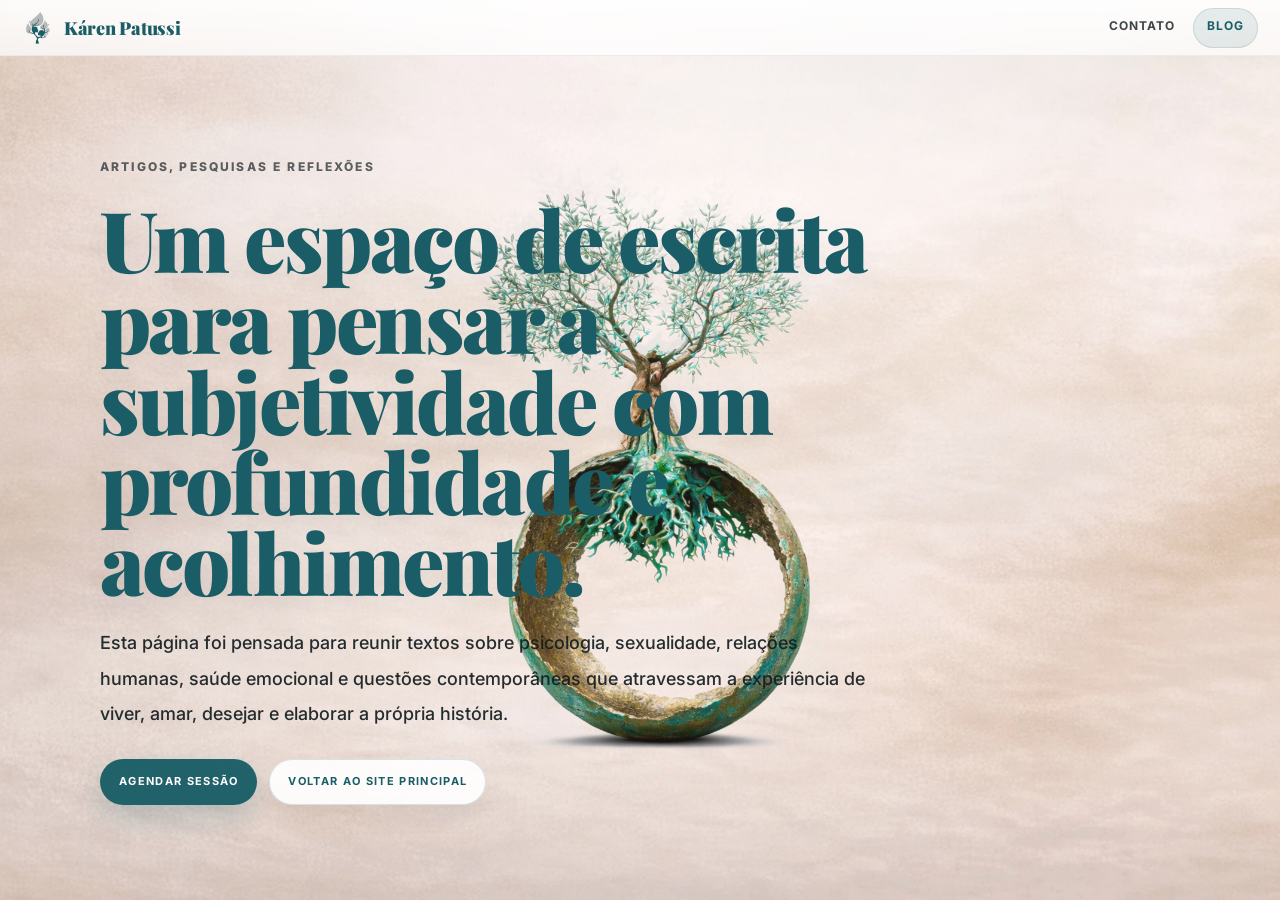
==== commit 01cda070: "Update blog.html" ====
--- a/blog.html
+++ b/blog.html
@@ -8,7 +8,7 @@
   <link rel="preconnect" href="https://fonts.googleapis.com">
   <link rel="preconnect" href="https://fonts.gstatic.com" crossorigin>
   <link rel="preload" as="image" href="imagens/Logo.webp" fetchpriority="high">
-  <link rel="preload" as="image" href="imagens/arvore fundo blog.webp" fetchpriority="high">
+  <link rel="preload" as="image" href="imagens/Tree ring hero.webp" fetchpriority="high">
   <link href="https://fonts.googleapis.com/css2?family=Playfair+Display:wght@700;900&family=Inter:wght@400;500;600;700&display=swap" rel="stylesheet">
 
   <style>
@@ -25,20 +25,32 @@
       --padX: clamp(16px, 6vw, 120px);
       --headerH: 56px;
 
+      --treeYOffset: clamp(10px, 2vh, 34px);
+      --treeScale: 0.92;
+      --treeOpacity: 0.92;
+
+      --treeBreathDur: 14s;
+      --treeBreathAmp: 0.045;
+      --treePushZ: 60px;
+      --treeBreathShadowA: 0.16;
+      --treeBreathShadowB: 0.26;
+
+      --glowOpacity: 0.16;
+      --glowDur: 6.2s;
+      --glowBlur: 10px;
+      --glowColor: rgba(26,93,102,.48);
+
       --bodyFont: "Inter", system-ui, sans-serif;
       --titleFont: "Playfair Display", serif;
     }
 
     *{ box-sizing:border-box; }
-
     html,body{ min-height:100%; }
-
     html{
       scroll-behavior:smooth;
       scrollbar-width:none;
       -ms-overflow-style:none;
     }
-
     body{
       margin:0;
       font-family:var(--bodyFont);
@@ -51,7 +63,6 @@
       scrollbar-width:none;
       -ms-overflow-style:none;
     }
-
     html::-webkit-scrollbar,
     body::-webkit-scrollbar{
       width:0 !important;
@@ -70,7 +81,6 @@
       background-repeat:no-repeat;
       transform:scale(1.03);
     }
-
     body::after{
       content:"";
       position:fixed;
@@ -86,28 +96,77 @@
       position:fixed;
       inset:0;
       z-index:-3;
+      display:flex;
+      align-items:center;
+      justify-content:center;
       pointer-events:none;
-      display:flex;
-      align-items:center;
-      justify-content:flex-end;
-      padding-right:clamp(14px, 3vw, 48px);
-      padding-top:clamp(10px, 2vh, 34px);
-    }
-
+      transform:translateY(var(--treeYOffset));
+    }
     .tree{
-      width:min(44vw, 620px);
-      opacity:.94;
+      width:min(74vw, 74vh);
+      height:min(74vw, 74vh);
+      opacity:var(--treeOpacity);
       position:relative;
-      flex:0 0 auto;
-    }
-
+      transform-style:preserve-3d;
+      will-change:filter;
+      animation:treeBreath var(--treeBreathDur) ease-in-out infinite;
+    }
     .tree img{
       width:100%;
-      height:auto;
+      height:100%;
       object-fit:contain;
       display:block;
       user-select:none;
       -webkit-user-drag:none;
+      transform:translateZ(0) scale(var(--treeScale));
+      will-change:transform;
+      animation:treeScaleBreath var(--treeBreathDur) ease-in-out infinite;
+    }
+    @keyframes treeBreath{
+      0%,100%{ filter: drop-shadow(0 28px 70px rgba(0,0,0,var(--treeBreathShadowA))) brightness(.98); }
+      50%{ filter: drop-shadow(0 48px 130px rgba(0,0,0,var(--treeBreathShadowB))) brightness(1.03); }
+    }
+    @keyframes treeScaleBreath{
+      0%,100%{ transform: translateZ(0) scale(calc(var(--treeScale) * (1 - var(--treeBreathAmp)))); }
+      50%{ transform: translate3d(0,0,var(--treePushZ)) scale(calc(var(--treeScale) * (1 + var(--treeBreathAmp)))); }
+    }
+    .tree::after{
+      content:"";
+      position:absolute;
+      inset:0;
+      pointer-events:none;
+      background:
+        linear-gradient(180deg,
+          rgba(255,255,255,0) 0%,
+          rgba(255,255,255,0) 35%,
+          rgba(255,255,255,.50) 50%,
+          rgba(255,255,255,0) 65%,
+          rgba(255,255,255,0) 100%
+        ),
+        radial-gradient(closest-side at 50% 50%, var(--glowColor), rgba(26,93,102,0) 62%);
+      background-size:100% 220%, 120% 120%;
+      background-position:0 140%, 50% 160%;
+      background-repeat:no-repeat;
+      opacity:var(--glowOpacity);
+      filter:blur(var(--glowBlur));
+      mix-blend-mode:screen;
+      -webkit-mask-image:url("imagens/Tree ring hero.webp");
+      -webkit-mask-repeat:no-repeat;
+      -webkit-mask-size:contain;
+      -webkit-mask-position:center;
+      mask-image:url("imagens/Tree ring hero.webp");
+      mask-repeat:no-repeat;
+      mask-size:contain;
+      mask-position:center;
+      animation:glowRise var(--glowDur) cubic-bezier(.3, 0, .2, 1) infinite;
+      will-change:opacity, background-position;
+    }
+    @keyframes glowRise{
+      0% { opacity: 0; background-position: 0 140%, 50% 160%; }
+      12% { opacity: var(--glowOpacity); }
+      58% { opacity: var(--glowOpacity); background-position: 0 22%, 50% 40%; }
+      86% { opacity: calc(var(--glowOpacity) * 0.60); background-position: 0 -36%, 50% -10%; }
+      100% { opacity: 0; background-position: 0 -70%, 50% -40%; }
     }
 
     .topbar{
@@ -135,14 +194,12 @@
       min-width:0;
       text-decoration:none;
     }
-
     .brand-link img{
       width:32px;
       height:32px;
       object-fit:contain;
       display:block;
     }
-
     .brand-name{
       font-family:var(--titleFont);
       font-weight:900;
@@ -160,7 +217,6 @@
       flex-wrap:wrap;
       justify-content:flex-end;
     }
-
     .topnav a{
       text-decoration:none;
       color:rgba(20,28,32,.82);
@@ -173,13 +229,11 @@
       border-radius:999px;
       transition:background .24s ease,color .24s ease,transform .24s ease,box-shadow .24s ease;
     }
-
     .topnav a:hover{
       background:rgba(255,255,255,.72);
       color:var(--brand);
       box-shadow:0 12px 28px rgba(0,0,0,.06);
     }
-
     .topnav a.is-current{
       background:rgba(26,93,102,.10);
       color:var(--brand);
@@ -198,15 +252,13 @@
       position:relative;
       z-index:2;
     }
-
     .hero-inner{
-      max-width:min(760px, 100%);
-      margin:0;
+      max-width:1080px;
+      margin:0 auto;
       display:grid;
       gap:24px;
       width:100%;
     }
-
     .eyebrow{
       margin:0;
       font-size:12px;
@@ -215,7 +267,6 @@
       color:rgba(20,28,32,.68);
       font-weight:800;
     }
-
     .hero h1{
       margin:0;
       max-width:900px;
@@ -227,7 +278,6 @@
       letter-spacing:-.03em;
       text-shadow:0 14px 34px rgba(0,0,0,.07);
     }
-
     .hero-copy{
       max-width:780px;
       margin:0;
@@ -236,14 +286,12 @@
       font-size:clamp(15px, 1.6vw, 18px);
       font-weight:500;
     }
-
     .hero-actions{
       display:flex;
       flex-wrap:wrap;
       gap:12px;
       margin-top:4px;
     }
-
     .btn{
       appearance:none;
       display:inline-flex;
@@ -259,16 +307,13 @@
       text-transform:uppercase;
       transition:transform .24s ease, box-shadow .24s ease, background .24s ease, color .24s ease, border-color .24s ease;
     }
-
     .btn:hover{ transform:translateY(-1px); }
-
     .btn--solid{
       background:rgba(26,93,102,.96);
       color:#fff;
       box-shadow:0 14px 28px rgba(26,93,102,.20);
       border:1px solid transparent;
     }
-
     .btn--ghost{
       background:rgba(255,255,255,.90);
       color:var(--brand);
@@ -282,30 +327,7 @@
         padding-right:calc(22px + var(--safeR));
         gap:22px;
       }
-
       .topnav{ gap:4px; }
-
-      .hero{
-        padding-right:calc(max(var(--padX), 8vw) + 380px);
-      }
-    }
-
-    @media (max-width:900px){
-      .bg-stage{
-        justify-content:flex-end;
-        align-items:flex-end;
-        padding-right:clamp(8px, 3vw, 18px);
-        padding-bottom:clamp(12px, 3vh, 28px);
-        opacity:.22;
-      }
-
-      .tree{
-        width:min(52vw, 300px);
-      }
-
-      .hero-inner{
-        max-width:100%;
-      }
     }
 
     @media (max-width:640px){
@@ -313,28 +335,19 @@
         padding-left:calc(14px + var(--safeL));
         padding-right:calc(14px + var(--safeR));
       }
-
       .brand-name{ font-size:16px; }
-
       .topnav a{
         font-size:10px;
         padding:9px 11px;
       }
-
-      .hero{
-        padding-top:48px;
-      }
-
-      .bg-stage{
-        display:none;
-      }
+      .hero{ padding-top:48px; }
     }
   </style>
 </head>
 <body>
   <div class="bg-stage" aria-hidden="true">
     <div class="tree">
-      <img src="imagens/arvore fundo blog.webp" alt="">
+      <img src="imagens/Tree ring hero.webp" alt="">
     </div>
   </div>
 
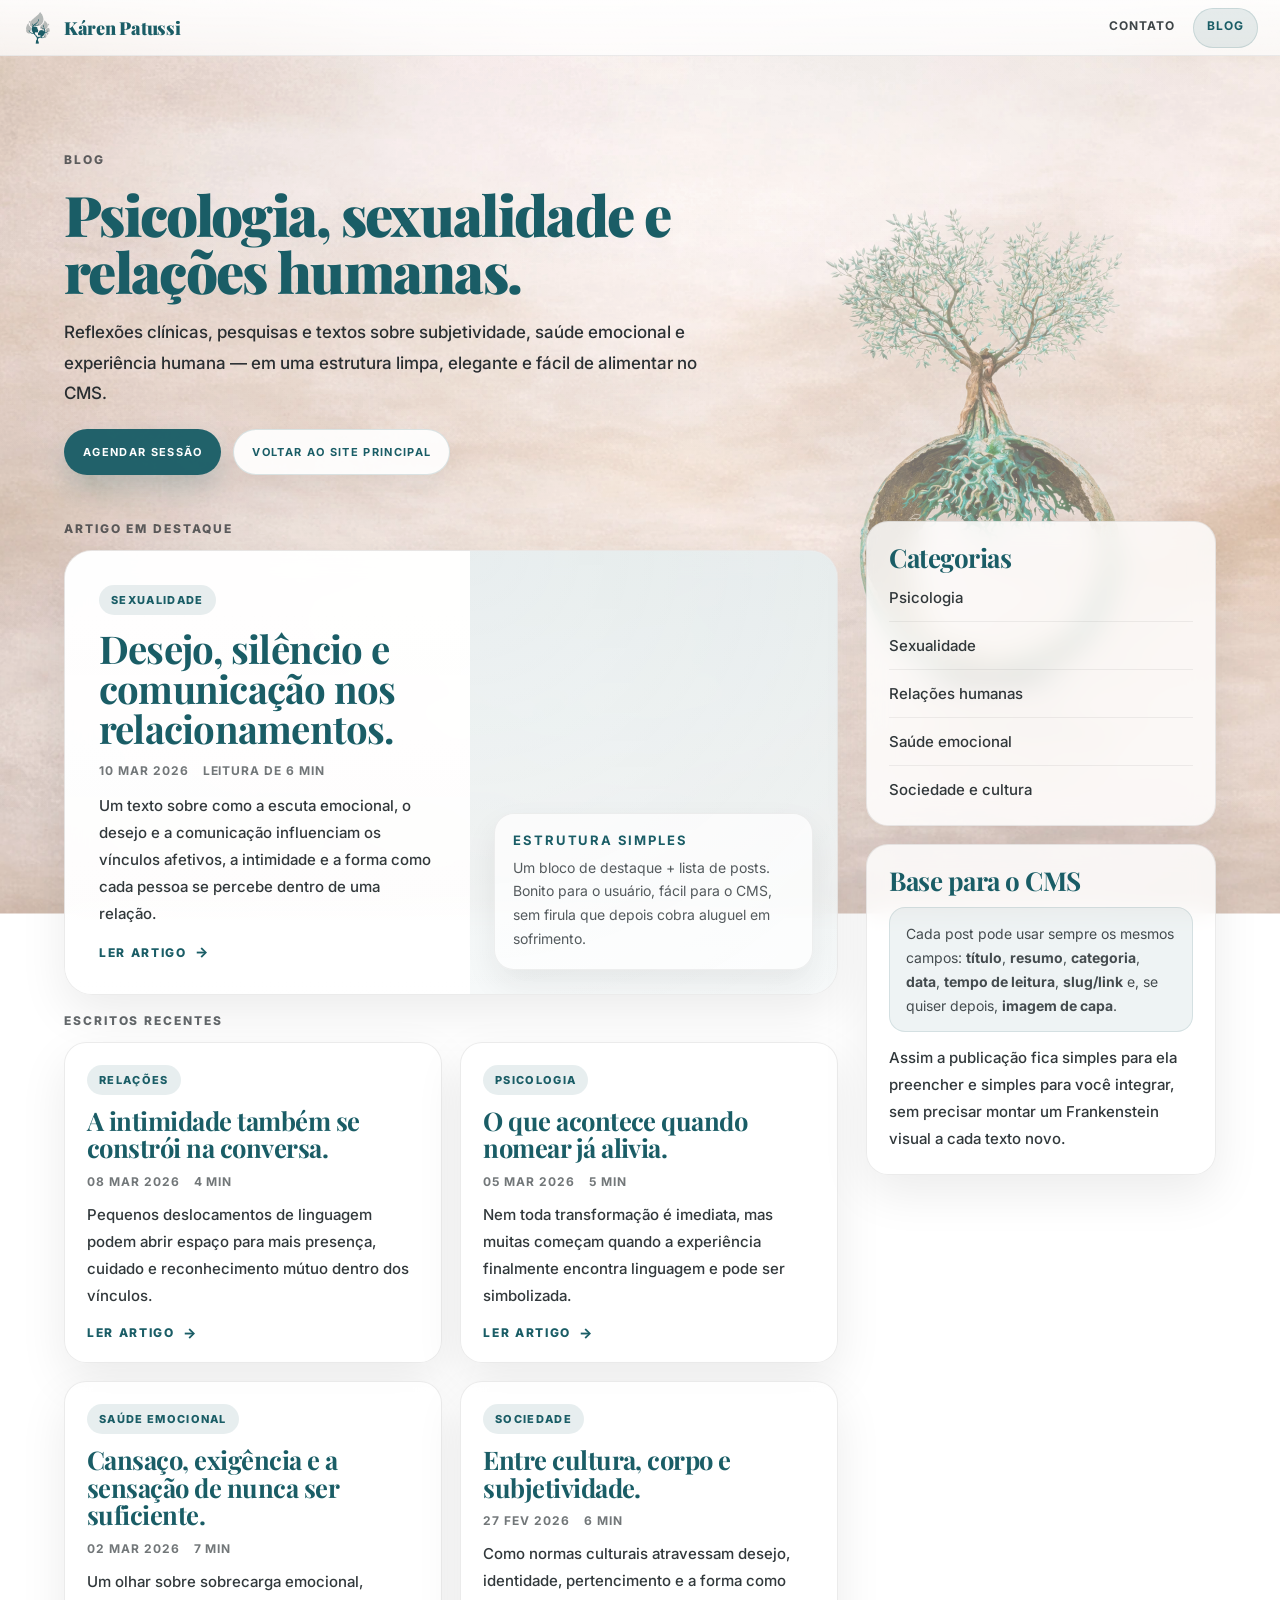
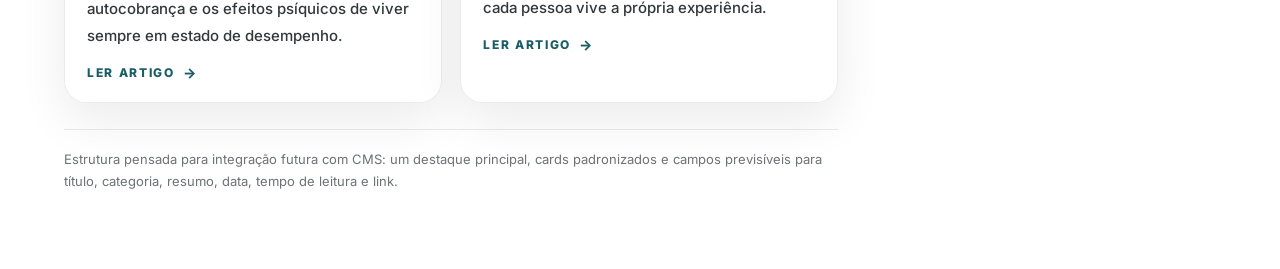
==== commit 84eb04d6: "Update blog.html" ====
--- a/blog.html
+++ b/blog.html
@@ -14,43 +14,33 @@
   <style>
     :root{
       --brand:#1A5D66;
+      --brand-soft:rgba(26,93,102,.10);
       --text:#0b0d0f;
       --muted:#26343a;
+      --surface:rgba(255,255,255,.82);
+      --surface-strong:rgba(255,255,255,.92);
+      --line:rgba(0,0,0,.08);
+      --shadow:0 18px 48px rgba(0,0,0,.08);
 
       --safeT: env(safe-area-inset-top, 0px);
       --safeR: env(safe-area-inset-right, 0px);
       --safeB: env(safe-area-inset-bottom, 0px);
       --safeL: env(safe-area-inset-left, 0px);
 
-      --padX: clamp(16px, 6vw, 120px);
+      --padX: clamp(18px, 5vw, 84px);
       --headerH: 56px;
 
-      --treeYOffset: clamp(10px, 2vh, 34px);
-      --treeScale: 0.92;
-      --treeOpacity: 0.92;
-
-      --treeBreathDur: 14s;
-      --treeBreathAmp: 0.045;
-      --treePushZ: 60px;
-      --treeBreathShadowA: 0.16;
-      --treeBreathShadowB: 0.26;
-
-      --glowOpacity: 0.16;
-      --glowDur: 6.2s;
-      --glowBlur: 10px;
-      --glowColor: rgba(26,93,102,.48);
-
-      --bodyFont: "Inter", system-ui, sans-serif;
-      --titleFont: "Playfair Display", serif;
+      --treeYOffset: 0px;
+      --treeScale: .98;
+      --treeOpacity: .52;
+
+      --bodyFont:"Inter", system-ui, sans-serif;
+      --titleFont:"Playfair Display", serif;
     }
 
     *{ box-sizing:border-box; }
     html,body{ min-height:100%; }
-    html{
-      scroll-behavior:smooth;
-      scrollbar-width:none;
-      -ms-overflow-style:none;
-    }
+    html{ scroll-behavior:smooth; scrollbar-width:none; -ms-overflow-style:none; }
     body{
       margin:0;
       font-family:var(--bodyFont);
@@ -64,11 +54,7 @@
       -ms-overflow-style:none;
     }
     html::-webkit-scrollbar,
-    body::-webkit-scrollbar{
-      width:0 !important;
-      height:0 !important;
-      display:none !important;
-    }
+    body::-webkit-scrollbar{ width:0 !important; height:0 !important; display:none !important; }
 
     body::before{
       content:"";
@@ -88,8 +74,8 @@
       z-index:-5;
       pointer-events:none;
       background:
-        radial-gradient(1100px 720px at 50% 32%, rgba(255,255,255,.28), rgba(255,255,255,0) 60%),
-        linear-gradient(180deg, rgba(255,255,255,.03), rgba(255,255,255,0));
+        radial-gradient(1100px 720px at 50% 32%, rgba(255,255,255,.24), rgba(255,255,255,0) 60%),
+        linear-gradient(180deg, rgba(255,255,255,.02), rgba(255,255,255,0));
     }
 
     .bg-stage{
@@ -98,18 +84,17 @@
       z-index:-3;
       display:flex;
       align-items:center;
-      justify-content:center;
+      justify-content:flex-end;
+      padding-right:clamp(10px, 3vw, 36px);
       pointer-events:none;
       transform:translateY(var(--treeYOffset));
     }
     .tree{
-      width:min(74vw, 74vh);
-      height:min(74vw, 74vh);
+      width:min(58vw, 60vh);
+      height:min(58vw, 60vh);
       opacity:var(--treeOpacity);
       position:relative;
-      transform-style:preserve-3d;
-      will-change:filter;
-      animation:treeBreath var(--treeBreathDur) ease-in-out infinite;
+      filter:drop-shadow(0 24px 60px rgba(0,0,0,.12));
     }
     .tree img{
       width:100%;
@@ -118,55 +103,7 @@
       display:block;
       user-select:none;
       -webkit-user-drag:none;
-      transform:translateZ(0) scale(var(--treeScale));
-      will-change:transform;
-      animation:treeScaleBreath var(--treeBreathDur) ease-in-out infinite;
-    }
-    @keyframes treeBreath{
-      0%,100%{ filter: drop-shadow(0 28px 70px rgba(0,0,0,var(--treeBreathShadowA))) brightness(.98); }
-      50%{ filter: drop-shadow(0 48px 130px rgba(0,0,0,var(--treeBreathShadowB))) brightness(1.03); }
-    }
-    @keyframes treeScaleBreath{
-      0%,100%{ transform: translateZ(0) scale(calc(var(--treeScale) * (1 - var(--treeBreathAmp)))); }
-      50%{ transform: translate3d(0,0,var(--treePushZ)) scale(calc(var(--treeScale) * (1 + var(--treeBreathAmp)))); }
-    }
-    .tree::after{
-      content:"";
-      position:absolute;
-      inset:0;
-      pointer-events:none;
-      background:
-        linear-gradient(180deg,
-          rgba(255,255,255,0) 0%,
-          rgba(255,255,255,0) 35%,
-          rgba(255,255,255,.50) 50%,
-          rgba(255,255,255,0) 65%,
-          rgba(255,255,255,0) 100%
-        ),
-        radial-gradient(closest-side at 50% 50%, var(--glowColor), rgba(26,93,102,0) 62%);
-      background-size:100% 220%, 120% 120%;
-      background-position:0 140%, 50% 160%;
-      background-repeat:no-repeat;
-      opacity:var(--glowOpacity);
-      filter:blur(var(--glowBlur));
-      mix-blend-mode:screen;
-      -webkit-mask-image:url("imagens/Tree ring hero.webp");
-      -webkit-mask-repeat:no-repeat;
-      -webkit-mask-size:contain;
-      -webkit-mask-position:center;
-      mask-image:url("imagens/Tree ring hero.webp");
-      mask-repeat:no-repeat;
-      mask-size:contain;
-      mask-position:center;
-      animation:glowRise var(--glowDur) cubic-bezier(.3, 0, .2, 1) infinite;
-      will-change:opacity, background-position;
-    }
-    @keyframes glowRise{
-      0% { opacity: 0; background-position: 0 140%, 50% 160%; }
-      12% { opacity: var(--glowOpacity); }
-      58% { opacity: var(--glowOpacity); background-position: 0 22%, 50% 40%; }
-      86% { opacity: calc(var(--glowOpacity) * 0.60); background-position: 0 -36%, 50% -10%; }
-      100% { opacity: 0; background-position: 0 -70%, 50% -40%; }
+      transform:scale(var(--treeScale));
     }
 
     .topbar{
@@ -181,12 +118,11 @@
       align-items:center;
       justify-content:space-between;
       gap:12px;
-      background:linear-gradient(180deg, rgba(255,255,255,.92), rgba(255,255,255,.72));
+      background:linear-gradient(180deg, rgba(255,255,255,.92), rgba(255,255,255,.74));
       backdrop-filter:blur(10px);
       -webkit-backdrop-filter:blur(10px);
-      border-bottom:1px solid rgba(0,0,0,.07);
-    }
-
+      border-bottom:1px solid var(--line);
+    }
     .brand-link{
       display:flex;
       align-items:center;
@@ -209,7 +145,6 @@
       line-height:1;
       white-space:nowrap;
     }
-
     .topnav{
       display:flex;
       align-items:center;
@@ -235,62 +170,57 @@
       box-shadow:0 12px 28px rgba(0,0,0,.06);
     }
     .topnav a.is-current{
-      background:rgba(26,93,102,.10);
+      background:var(--brand-soft);
       color:var(--brand);
       box-shadow:inset 0 0 0 1px rgba(26,93,102,.14);
     }
 
-    .hero{
-      min-height:calc(100vh - var(--headerH) - var(--safeT));
-      display:flex;
-      align-items:center;
-      padding:
-        clamp(56px, 8vw, 96px)
-        calc(var(--padX) + var(--safeR))
-        clamp(48px, 7vw, 88px)
-        calc(var(--padX) + var(--safeL));
+    main{
       position:relative;
       z-index:2;
+      padding:0 calc(var(--padX) + var(--safeR)) calc(64px + var(--safeB)) calc(var(--padX) + var(--safeL));
+    }
+
+    .hero{
+      padding:clamp(56px, 9vw, 96px) 0 clamp(32px, 5vw, 46px);
     }
     .hero-inner{
-      max-width:1080px;
-      margin:0 auto;
-      display:grid;
-      gap:24px;
-      width:100%;
+      max-width:760px;
+      display:grid;
+      gap:18px;
     }
     .eyebrow{
       margin:0;
       font-size:12px;
       letter-spacing:.18em;
       text-transform:uppercase;
-      color:rgba(20,28,32,.68);
+      color:rgba(20,28,32,.66);
       font-weight:800;
     }
     .hero h1{
       margin:0;
-      max-width:900px;
+      max-width:720px;
       font-family:var(--titleFont);
       font-weight:900;
       color:var(--brand);
-      font-size:clamp(42px, 7vw, 84px);
-      line-height:.96;
+      font-size:clamp(34px, 5vw, 56px);
+      line-height:1.02;
       letter-spacing:-.03em;
-      text-shadow:0 14px 34px rgba(0,0,0,.07);
+      text-shadow:0 12px 28px rgba(0,0,0,.05);
     }
     .hero-copy{
-      max-width:780px;
-      margin:0;
-      color:rgba(20,28,32,.92);
-      line-height:1.95;
-      font-size:clamp(15px, 1.6vw, 18px);
+      max-width:640px;
+      margin:0;
+      color:rgba(20,28,32,.90);
+      line-height:1.8;
+      font-size:clamp(15px, 1.5vw, 17px);
       font-weight:500;
     }
     .hero-actions{
       display:flex;
       flex-wrap:wrap;
       gap:12px;
-      margin-top:4px;
+      margin-top:2px;
     }
     .btn{
       appearance:none;
@@ -321,6 +251,216 @@
       box-shadow:0 12px 24px rgba(0,0,0,.05);
     }
 
+    .blog-shell{
+      display:grid;
+      grid-template-columns:minmax(0, 1.55fr) minmax(260px, .7fr);
+      gap:28px;
+      align-items:start;
+    }
+
+    .section-label{
+      margin:0 0 14px;
+      font-size:12px;
+      letter-spacing:.16em;
+      text-transform:uppercase;
+      color:rgba(20,28,32,.66);
+      font-weight:800;
+    }
+
+    .featured-post,
+    .post-card,
+    .sidebar-card{
+      background:var(--surface);
+      border:1px solid var(--line);
+      box-shadow:var(--shadow);
+      backdrop-filter:blur(12px);
+      -webkit-backdrop-filter:blur(12px);
+    }
+
+    .featured-post{
+      display:grid;
+      grid-template-columns:1.05fr .95fr;
+      gap:0;
+      border-radius:28px;
+      overflow:hidden;
+      margin-bottom:18px;
+    }
+    .featured-copy{
+      padding:clamp(24px, 3vw, 34px);
+      display:grid;
+      gap:14px;
+      align-content:start;
+      background:linear-gradient(180deg, rgba(255,255,255,.86), rgba(255,255,255,.78));
+    }
+    .post-tag{
+      display:inline-flex;
+      align-items:center;
+      width:max-content;
+      padding:8px 12px;
+      border-radius:999px;
+      background:var(--brand-soft);
+      color:var(--brand);
+      font-size:11px;
+      font-weight:800;
+      letter-spacing:.12em;
+      text-transform:uppercase;
+    }
+    .featured-title,
+    .post-title{
+      margin:0;
+      font-family:var(--titleFont);
+      color:var(--brand);
+      letter-spacing:-.02em;
+    }
+    .featured-title{
+      font-size:clamp(28px, 3vw, 40px);
+      line-height:1.04;
+    }
+    .post-meta{
+      display:flex;
+      flex-wrap:wrap;
+      gap:10px 14px;
+      font-size:12px;
+      letter-spacing:.08em;
+      text-transform:uppercase;
+      color:rgba(20,28,32,.60);
+      font-weight:700;
+    }
+    .featured-excerpt,
+    .post-excerpt,
+    .sidebar-card p,
+    .sidebar-card li{
+      margin:0;
+      color:rgba(20,28,32,.88);
+      line-height:1.8;
+      font-size:15px;
+      font-weight:500;
+    }
+    .featured-media{
+      min-height:320px;
+      background:
+        linear-gradient(180deg, rgba(26,93,102,.10), rgba(26,93,102,.04)),
+        radial-gradient(circle at top left, rgba(255,255,255,.78), rgba(255,255,255,.28));
+      display:flex;
+      align-items:flex-end;
+      justify-content:flex-start;
+      padding:24px;
+    }
+    .featured-media-box{
+      width:100%;
+      border-radius:20px;
+      background:rgba(255,255,255,.70);
+      border:1px solid rgba(0,0,0,.06);
+      padding:18px;
+      box-shadow:0 14px 32px rgba(0,0,0,.07);
+    }
+    .featured-media-box strong{
+      display:block;
+      color:var(--brand);
+      font-size:13px;
+      letter-spacing:.14em;
+      text-transform:uppercase;
+      margin-bottom:8px;
+    }
+    .featured-media-box span{
+      display:block;
+      color:rgba(20,28,32,.72);
+      font-size:14px;
+      line-height:1.7;
+    }
+
+    .posts-grid{
+      display:grid;
+      grid-template-columns:repeat(2, minmax(0, 1fr));
+      gap:18px;
+    }
+    .post-card{
+      border-radius:22px;
+      padding:22px;
+      display:grid;
+      gap:12px;
+      min-height:245px;
+      align-content:start;
+    }
+    .post-title{
+      font-size:clamp(24px, 2vw, 30px);
+      line-height:1.08;
+    }
+    .post-link,
+    .featured-link{
+      display:inline-flex;
+      align-items:center;
+      gap:8px;
+      width:max-content;
+      margin-top:4px;
+      text-decoration:none;
+      color:var(--brand);
+      font-size:12px;
+      font-weight:800;
+      letter-spacing:.14em;
+      text-transform:uppercase;
+    }
+    .post-link::after,
+    .featured-link::after{
+      content:"→";
+      font-size:14px;
+      line-height:1;
+    }
+
+    .sidebar{
+      display:grid;
+      gap:18px;
+      position:sticky;
+      top:calc(var(--headerH) + var(--safeT) + 18px);
+    }
+    .sidebar-card{
+      border-radius:22px;
+      padding:22px;
+      display:grid;
+      gap:12px;
+    }
+    .sidebar-card h2{
+      margin:0;
+      font-family:var(--titleFont);
+      color:var(--brand);
+      font-size:26px;
+      line-height:1.08;
+      letter-spacing:-.02em;
+    }
+    .sidebar-list{
+      list-style:none;
+      padding:0;
+      margin:0;
+      display:grid;
+      gap:10px;
+    }
+    .sidebar-list li{
+      padding:0 0 10px;
+      border-bottom:1px solid rgba(0,0,0,.06);
+    }
+    .sidebar-list li:last-child{
+      border-bottom:0;
+      padding-bottom:0;
+    }
+    .cms-note{
+      padding:14px 16px;
+      border-radius:16px;
+      background:rgba(26,93,102,.07);
+      border:1px solid rgba(26,93,102,.12);
+      color:rgba(20,28,32,.78);
+      font-size:14px;
+      line-height:1.7;
+    }
+
+    .footer-note{
+      margin-top:26px;
+      padding-top:18px;
+      border-top:1px solid rgba(0,0,0,.08);
+      color:rgba(20,28,32,.62);
+      font-size:13px;
+      line-height:1.7;
+    }
+
     @media (min-width:980px){
       .topbar{
         padding-left:calc(22px + var(--safeL));
@@ -330,6 +470,25 @@
       .topnav{ gap:4px; }
     }
 
+    @media (max-width:1080px){
+      .blog-shell{
+        grid-template-columns:1fr;
+      }
+      .sidebar{
+        position:static;
+      }
+    }
+
+    @media (max-width:820px){
+      .featured-post,
+      .posts-grid{
+        grid-template-columns:1fr;
+      }
+      .featured-media{
+        min-height:220px;
+      }
+    }
+
     @media (max-width:640px){
       .topbar{
         padding-left:calc(14px + var(--safeL));
@@ -341,6 +500,16 @@
         padding:9px 11px;
       }
       .hero{ padding-top:48px; }
+      .tree{
+        width:min(82vw, 54vh);
+        height:min(82vw, 54vh);
+        opacity:.34;
+      }
+      .post-card,
+      .sidebar-card,
+      .featured-copy{
+        padding:18px;
+      }
     }
   </style>
 </head>
@@ -366,10 +535,10 @@
   <main>
     <section class="hero" aria-label="Introdução do blog">
       <div class="hero-inner">
-        <p class="eyebrow">Artigos, pesquisas e reflexões</p>
-        <h1>Um espaço de escrita para pensar a subjetividade com profundidade e acolhimento.</h1>
+        <p class="eyebrow">Blog</p>
+        <h1>Psicologia, sexualidade e relações humanas.</h1>
         <p class="hero-copy">
-          Esta página foi pensada para reunir textos sobre psicologia, sexualidade, relações humanas, saúde emocional e questões contemporâneas que atravessam a experiência de viver, amar, desejar e elaborar a própria história.
+          Reflexões clínicas, pesquisas e textos sobre subjetividade, saúde emocional e experiência humana — em uma estrutura limpa, elegante e fácil de alimentar no CMS.
         </p>
         <div class="hero-actions">
           <a class="btn btn--solid" href="index.html#agendar-sessao">Agendar sessão</a>
@@ -377,6 +546,124 @@
         </div>
       </div>
     </section>
+
+    <section class="blog-shell" aria-label="Conteúdo do blog">
+      <div class="content-column">
+        <p class="section-label">Artigo em destaque</p>
+
+        <!-- CMS READY: um único post destacado -->
+        <article class="featured-post" data-cms="featured-post">
+          <div class="featured-copy">
+            <span class="post-tag" data-cms-field="category">Sexualidade</span>
+            <h2 class="featured-title" data-cms-field="title">Desejo, silêncio e comunicação nos relacionamentos.</h2>
+
+            <div class="post-meta">
+              <span data-cms-field="date">10 mar 2026</span>
+              <span data-cms-field="reading-time">Leitura de 6 min</span>
+            </div>
+
+            <p class="featured-excerpt" data-cms-field="excerpt">
+              Um texto sobre como a escuta emocional, o desejo e a comunicação influenciam os vínculos afetivos, a intimidade e a forma como cada pessoa se percebe dentro de uma relação.
+            </p>
+
+            <a class="featured-link" href="#" data-cms-field="url">Ler artigo</a>
+          </div>
+
+          <div class="featured-media" aria-hidden="true">
+            <div class="featured-media-box">
+              <strong>Estrutura simples</strong>
+              <span>
+                Um bloco de destaque + lista de posts. Bonito para o usuário, fácil para o CMS, sem firula que depois cobra aluguel em sofrimento.
+              </span>
+            </div>
+          </div>
+        </article>
+
+        <p class="section-label">Escritos recentes</p>
+
+        <!-- CMS READY: repetir este article para cada post -->
+        <div class="posts-grid" data-cms="posts-list">
+          <article class="post-card" data-cms-item="post">
+            <span class="post-tag" data-cms-field="category">Relações</span>
+            <h2 class="post-title" data-cms-field="title">A intimidade também se constrói na conversa.</h2>
+            <div class="post-meta">
+              <span data-cms-field="date">08 mar 2026</span>
+              <span data-cms-field="reading-time">4 min</span>
+            </div>
+            <p class="post-excerpt" data-cms-field="excerpt">
+              Pequenos deslocamentos de linguagem podem abrir espaço para mais presença, cuidado e reconhecimento mútuo dentro dos vínculos.
+            </p>
+            <a class="post-link" href="#" data-cms-field="url">Ler artigo</a>
+          </article>
+
+          <article class="post-card" data-cms-item="post">
+            <span class="post-tag" data-cms-field="category">Psicologia</span>
+            <h2 class="post-title" data-cms-field="title">O que acontece quando nomear já alivia.</h2>
+            <div class="post-meta">
+              <span data-cms-field="date">05 mar 2026</span>
+              <span data-cms-field="reading-time">5 min</span>
+            </div>
+            <p class="post-excerpt" data-cms-field="excerpt">
+              Nem toda transformação é imediata, mas muitas começam quando a experiência finalmente encontra linguagem e pode ser simbolizada.
+            </p>
+            <a class="post-link" href="#" data-cms-field="url">Ler artigo</a>
+          </article>
+
+          <article class="post-card" data-cms-item="post">
+            <span class="post-tag" data-cms-field="category">Saúde emocional</span>
+            <h2 class="post-title" data-cms-field="title">Cansaço, exigência e a sensação de nunca ser suficiente.</h2>
+            <div class="post-meta">
+              <span data-cms-field="date">02 mar 2026</span>
+              <span data-cms-field="reading-time">7 min</span>
+            </div>
+            <p class="post-excerpt" data-cms-field="excerpt">
+              Um olhar sobre sobrecarga emocional, autocobrança e os efeitos psíquicos de viver sempre em estado de desempenho.
+            </p>
+            <a class="post-link" href="#" data-cms-field="url">Ler artigo</a>
+          </article>
+
+          <article class="post-card" data-cms-item="post">
+            <span class="post-tag" data-cms-field="category">Sociedade</span>
+            <h2 class="post-title" data-cms-field="title">Entre cultura, corpo e subjetividade.</h2>
+            <div class="post-meta">
+              <span data-cms-field="date">27 fev 2026</span>
+              <span data-cms-field="reading-time">6 min</span>
+            </div>
+            <p class="post-excerpt" data-cms-field="excerpt">
+              Como normas culturais atravessam desejo, identidade, pertencimento e a forma como cada pessoa vive a própria experiência.
+            </p>
+            <a class="post-link" href="#" data-cms-field="url">Ler artigo</a>
+          </article>
+        </div>
+
+        <p class="footer-note">
+          Estrutura pensada para integração futura com CMS: um destaque principal, cards padronizados e campos previsíveis para título, categoria, resumo, data, tempo de leitura e link.
+        </p>
+      </div>
+
+      <aside class="sidebar" aria-label="Informações auxiliares do blog">
+        <section class="sidebar-card">
+          <h2>Categorias</h2>
+          <ul class="sidebar-list">
+            <li>Psicologia</li>
+            <li>Sexualidade</li>
+            <li>Relações humanas</li>
+            <li>Saúde emocional</li>
+            <li>Sociedade e cultura</li>
+          </ul>
+        </section>
+
+        <section class="sidebar-card">
+          <h2>Base para o CMS</h2>
+          <div class="cms-note">
+            Cada post pode usar sempre os mesmos campos: <strong>título</strong>, <strong>resumo</strong>, <strong>categoria</strong>, <strong>data</strong>, <strong>tempo de leitura</strong>, <strong>slug/link</strong> e, se quiser depois, <strong>imagem de capa</strong>.
+          </div>
+          <p>
+            Assim a publicação fica simples para ela preencher e simples para você integrar, sem precisar montar um Frankenstein visual a cada texto novo.
+          </p>
+        </section>
+      </aside>
+    </section>
   </main>
 </body>
 </html>
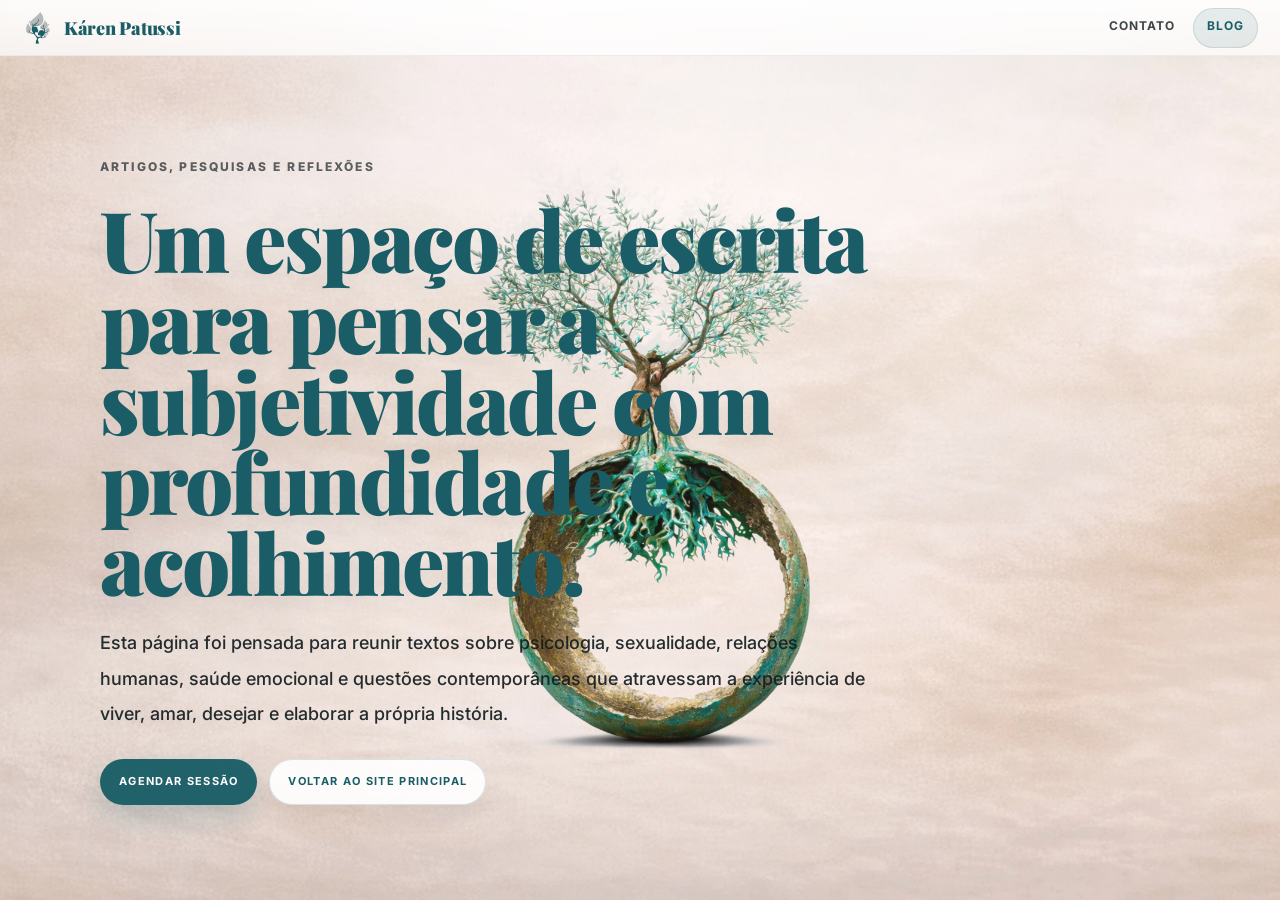
==== commit f4442737: "Update blog.html" ====
--- a/blog.html
+++ b/blog.html
@@ -14,33 +14,43 @@
   <style>
     :root{
       --brand:#1A5D66;
-      --brand-soft:rgba(26,93,102,.10);
       --text:#0b0d0f;
       --muted:#26343a;
-      --surface:rgba(255,255,255,.82);
-      --surface-strong:rgba(255,255,255,.92);
-      --line:rgba(0,0,0,.08);
-      --shadow:0 18px 48px rgba(0,0,0,.08);
 
       --safeT: env(safe-area-inset-top, 0px);
       --safeR: env(safe-area-inset-right, 0px);
       --safeB: env(safe-area-inset-bottom, 0px);
       --safeL: env(safe-area-inset-left, 0px);
 
-      --padX: clamp(18px, 5vw, 84px);
+      --padX: clamp(16px, 6vw, 120px);
       --headerH: 56px;
 
-      --treeYOffset: 0px;
-      --treeScale: .98;
-      --treeOpacity: .52;
-
-      --bodyFont:"Inter", system-ui, sans-serif;
-      --titleFont:"Playfair Display", serif;
+      --treeYOffset: clamp(10px, 2vh, 34px);
+      --treeScale: 0.92;
+      --treeOpacity: 0.92;
+
+      --treeBreathDur: 14s;
+      --treeBreathAmp: 0.045;
+      --treePushZ: 60px;
+      --treeBreathShadowA: 0.16;
+      --treeBreathShadowB: 0.26;
+
+      --glowOpacity: 0.16;
+      --glowDur: 6.2s;
+      --glowBlur: 10px;
+      --glowColor: rgba(26,93,102,.48);
+
+      --bodyFont: "Inter", system-ui, sans-serif;
+      --titleFont: "Playfair Display", serif;
     }
 
     *{ box-sizing:border-box; }
     html,body{ min-height:100%; }
-    html{ scroll-behavior:smooth; scrollbar-width:none; -ms-overflow-style:none; }
+    html{
+      scroll-behavior:smooth;
+      scrollbar-width:none;
+      -ms-overflow-style:none;
+    }
     body{
       margin:0;
       font-family:var(--bodyFont);
@@ -54,7 +64,11 @@
       -ms-overflow-style:none;
     }
     html::-webkit-scrollbar,
-    body::-webkit-scrollbar{ width:0 !important; height:0 !important; display:none !important; }
+    body::-webkit-scrollbar{
+      width:0 !important;
+      height:0 !important;
+      display:none !important;
+    }
 
     body::before{
       content:"";
@@ -74,8 +88,8 @@
       z-index:-5;
       pointer-events:none;
       background:
-        radial-gradient(1100px 720px at 50% 32%, rgba(255,255,255,.24), rgba(255,255,255,0) 60%),
-        linear-gradient(180deg, rgba(255,255,255,.02), rgba(255,255,255,0));
+        radial-gradient(1100px 720px at 50% 32%, rgba(255,255,255,.28), rgba(255,255,255,0) 60%),
+        linear-gradient(180deg, rgba(255,255,255,.03), rgba(255,255,255,0));
     }
 
     .bg-stage{
@@ -84,17 +98,18 @@
       z-index:-3;
       display:flex;
       align-items:center;
-      justify-content:flex-end;
-      padding-right:clamp(10px, 3vw, 36px);
+      justify-content:center;
       pointer-events:none;
       transform:translateY(var(--treeYOffset));
     }
     .tree{
-      width:min(58vw, 60vh);
-      height:min(58vw, 60vh);
+      width:min(74vw, 74vh);
+      height:min(74vw, 74vh);
       opacity:var(--treeOpacity);
       position:relative;
-      filter:drop-shadow(0 24px 60px rgba(0,0,0,.12));
+      transform-style:preserve-3d;
+      will-change:filter;
+      animation:treeBreath var(--treeBreathDur) ease-in-out infinite;
     }
     .tree img{
       width:100%;
@@ -103,7 +118,55 @@
       display:block;
       user-select:none;
       -webkit-user-drag:none;
-      transform:scale(var(--treeScale));
+      transform:translateZ(0) scale(var(--treeScale));
+      will-change:transform;
+      animation:treeScaleBreath var(--treeBreathDur) ease-in-out infinite;
+    }
+    @keyframes treeBreath{
+      0%,100%{ filter: drop-shadow(0 28px 70px rgba(0,0,0,var(--treeBreathShadowA))) brightness(.98); }
+      50%{ filter: drop-shadow(0 48px 130px rgba(0,0,0,var(--treeBreathShadowB))) brightness(1.03); }
+    }
+    @keyframes treeScaleBreath{
+      0%,100%{ transform: translateZ(0) scale(calc(var(--treeScale) * (1 - var(--treeBreathAmp)))); }
+      50%{ transform: translate3d(0,0,var(--treePushZ)) scale(calc(var(--treeScale) * (1 + var(--treeBreathAmp)))); }
+    }
+    .tree::after{
+      content:"";
+      position:absolute;
+      inset:0;
+      pointer-events:none;
+      background:
+        linear-gradient(180deg,
+          rgba(255,255,255,0) 0%,
+          rgba(255,255,255,0) 35%,
+          rgba(255,255,255,.50) 50%,
+          rgba(255,255,255,0) 65%,
+          rgba(255,255,255,0) 100%
+        ),
+        radial-gradient(closest-side at 50% 50%, var(--glowColor), rgba(26,93,102,0) 62%);
+      background-size:100% 220%, 120% 120%;
+      background-position:0 140%, 50% 160%;
+      background-repeat:no-repeat;
+      opacity:var(--glowOpacity);
+      filter:blur(var(--glowBlur));
+      mix-blend-mode:screen;
+      -webkit-mask-image:url("imagens/Tree ring hero.webp");
+      -webkit-mask-repeat:no-repeat;
+      -webkit-mask-size:contain;
+      -webkit-mask-position:center;
+      mask-image:url("imagens/Tree ring hero.webp");
+      mask-repeat:no-repeat;
+      mask-size:contain;
+      mask-position:center;
+      animation:glowRise var(--glowDur) cubic-bezier(.3, 0, .2, 1) infinite;
+      will-change:opacity, background-position;
+    }
+    @keyframes glowRise{
+      0% { opacity: 0; background-position: 0 140%, 50% 160%; }
+      12% { opacity: var(--glowOpacity); }
+      58% { opacity: var(--glowOpacity); background-position: 0 22%, 50% 40%; }
+      86% { opacity: calc(var(--glowOpacity) * 0.60); background-position: 0 -36%, 50% -10%; }
+      100% { opacity: 0; background-position: 0 -70%, 50% -40%; }
     }
 
     .topbar{
@@ -118,11 +181,12 @@
       align-items:center;
       justify-content:space-between;
       gap:12px;
-      background:linear-gradient(180deg, rgba(255,255,255,.92), rgba(255,255,255,.74));
+      background:linear-gradient(180deg, rgba(255,255,255,.92), rgba(255,255,255,.72));
       backdrop-filter:blur(10px);
       -webkit-backdrop-filter:blur(10px);
-      border-bottom:1px solid var(--line);
-    }
+      border-bottom:1px solid rgba(0,0,0,.07);
+    }
+
     .brand-link{
       display:flex;
       align-items:center;
@@ -145,6 +209,7 @@
       line-height:1;
       white-space:nowrap;
     }
+
     .topnav{
       display:flex;
       align-items:center;
@@ -170,57 +235,62 @@
       box-shadow:0 12px 28px rgba(0,0,0,.06);
     }
     .topnav a.is-current{
-      background:var(--brand-soft);
+      background:rgba(26,93,102,.10);
       color:var(--brand);
       box-shadow:inset 0 0 0 1px rgba(26,93,102,.14);
     }
 
-    main{
+    .hero{
+      min-height:calc(100vh - var(--headerH) - var(--safeT));
+      display:flex;
+      align-items:center;
+      padding:
+        clamp(56px, 8vw, 96px)
+        calc(var(--padX) + var(--safeR))
+        clamp(48px, 7vw, 88px)
+        calc(var(--padX) + var(--safeL));
       position:relative;
       z-index:2;
-      padding:0 calc(var(--padX) + var(--safeR)) calc(64px + var(--safeB)) calc(var(--padX) + var(--safeL));
-    }
-
-    .hero{
-      padding:clamp(56px, 9vw, 96px) 0 clamp(32px, 5vw, 46px);
     }
     .hero-inner{
-      max-width:760px;
+      max-width:1080px;
+      margin:0 auto;
       display:grid;
-      gap:18px;
+      gap:24px;
+      width:100%;
     }
     .eyebrow{
       margin:0;
       font-size:12px;
       letter-spacing:.18em;
       text-transform:uppercase;
-      color:rgba(20,28,32,.66);
+      color:rgba(20,28,32,.68);
       font-weight:800;
     }
     .hero h1{
       margin:0;
-      max-width:720px;
+      max-width:900px;
       font-family:var(--titleFont);
       font-weight:900;
       color:var(--brand);
-      font-size:clamp(34px, 5vw, 56px);
-      line-height:1.02;
+      font-size:clamp(42px, 7vw, 84px);
+      line-height:.96;
       letter-spacing:-.03em;
-      text-shadow:0 12px 28px rgba(0,0,0,.05);
+      text-shadow:0 14px 34px rgba(0,0,0,.07);
     }
     .hero-copy{
-      max-width:640px;
+      max-width:780px;
       margin:0;
-      color:rgba(20,28,32,.90);
-      line-height:1.8;
-      font-size:clamp(15px, 1.5vw, 17px);
+      color:rgba(20,28,32,.92);
+      line-height:1.95;
+      font-size:clamp(15px, 1.6vw, 18px);
       font-weight:500;
     }
     .hero-actions{
       display:flex;
       flex-wrap:wrap;
       gap:12px;
-      margin-top:2px;
+      margin-top:4px;
     }
     .btn{
       appearance:none;
@@ -251,216 +321,6 @@
       box-shadow:0 12px 24px rgba(0,0,0,.05);
     }
 
-    .blog-shell{
-      display:grid;
-      grid-template-columns:minmax(0, 1.55fr) minmax(260px, .7fr);
-      gap:28px;
-      align-items:start;
-    }
-
-    .section-label{
-      margin:0 0 14px;
-      font-size:12px;
-      letter-spacing:.16em;
-      text-transform:uppercase;
-      color:rgba(20,28,32,.66);
-      font-weight:800;
-    }
-
-    .featured-post,
-    .post-card,
-    .sidebar-card{
-      background:var(--surface);
-      border:1px solid var(--line);
-      box-shadow:var(--shadow);
-      backdrop-filter:blur(12px);
-      -webkit-backdrop-filter:blur(12px);
-    }
-
-    .featured-post{
-      display:grid;
-      grid-template-columns:1.05fr .95fr;
-      gap:0;
-      border-radius:28px;
-      overflow:hidden;
-      margin-bottom:18px;
-    }
-    .featured-copy{
-      padding:clamp(24px, 3vw, 34px);
-      display:grid;
-      gap:14px;
-      align-content:start;
-      background:linear-gradient(180deg, rgba(255,255,255,.86), rgba(255,255,255,.78));
-    }
-    .post-tag{
-      display:inline-flex;
-      align-items:center;
-      width:max-content;
-      padding:8px 12px;
-      border-radius:999px;
-      background:var(--brand-soft);
-      color:var(--brand);
-      font-size:11px;
-      font-weight:800;
-      letter-spacing:.12em;
-      text-transform:uppercase;
-    }
-    .featured-title,
-    .post-title{
-      margin:0;
-      font-family:var(--titleFont);
-      color:var(--brand);
-      letter-spacing:-.02em;
-    }
-    .featured-title{
-      font-size:clamp(28px, 3vw, 40px);
-      line-height:1.04;
-    }
-    .post-meta{
-      display:flex;
-      flex-wrap:wrap;
-      gap:10px 14px;
-      font-size:12px;
-      letter-spacing:.08em;
-      text-transform:uppercase;
-      color:rgba(20,28,32,.60);
-      font-weight:700;
-    }
-    .featured-excerpt,
-    .post-excerpt,
-    .sidebar-card p,
-    .sidebar-card li{
-      margin:0;
-      color:rgba(20,28,32,.88);
-      line-height:1.8;
-      font-size:15px;
-      font-weight:500;
-    }
-    .featured-media{
-      min-height:320px;
-      background:
-        linear-gradient(180deg, rgba(26,93,102,.10), rgba(26,93,102,.04)),
-        radial-gradient(circle at top left, rgba(255,255,255,.78), rgba(255,255,255,.28));
-      display:flex;
-      align-items:flex-end;
-      justify-content:flex-start;
-      padding:24px;
-    }
-    .featured-media-box{
-      width:100%;
-      border-radius:20px;
-      background:rgba(255,255,255,.70);
-      border:1px solid rgba(0,0,0,.06);
-      padding:18px;
-      box-shadow:0 14px 32px rgba(0,0,0,.07);
-    }
-    .featured-media-box strong{
-      display:block;
-      color:var(--brand);
-      font-size:13px;
-      letter-spacing:.14em;
-      text-transform:uppercase;
-      margin-bottom:8px;
-    }
-    .featured-media-box span{
-      display:block;
-      color:rgba(20,28,32,.72);
-      font-size:14px;
-      line-height:1.7;
-    }
-
-    .posts-grid{
-      display:grid;
-      grid-template-columns:repeat(2, minmax(0, 1fr));
-      gap:18px;
-    }
-    .post-card{
-      border-radius:22px;
-      padding:22px;
-      display:grid;
-      gap:12px;
-      min-height:245px;
-      align-content:start;
-    }
-    .post-title{
-      font-size:clamp(24px, 2vw, 30px);
-      line-height:1.08;
-    }
-    .post-link,
-    .featured-link{
-      display:inline-flex;
-      align-items:center;
-      gap:8px;
-      width:max-content;
-      margin-top:4px;
-      text-decoration:none;
-      color:var(--brand);
-      font-size:12px;
-      font-weight:800;
-      letter-spacing:.14em;
-      text-transform:uppercase;
-    }
-    .post-link::after,
-    .featured-link::after{
-      content:"→";
-      font-size:14px;
-      line-height:1;
-    }
-
-    .sidebar{
-      display:grid;
-      gap:18px;
-      position:sticky;
-      top:calc(var(--headerH) + var(--safeT) + 18px);
-    }
-    .sidebar-card{
-      border-radius:22px;
-      padding:22px;
-      display:grid;
-      gap:12px;
-    }
-    .sidebar-card h2{
-      margin:0;
-      font-family:var(--titleFont);
-      color:var(--brand);
-      font-size:26px;
-      line-height:1.08;
-      letter-spacing:-.02em;
-    }
-    .sidebar-list{
-      list-style:none;
-      padding:0;
-      margin:0;
-      display:grid;
-      gap:10px;
-    }
-    .sidebar-list li{
-      padding:0 0 10px;
-      border-bottom:1px solid rgba(0,0,0,.06);
-    }
-    .sidebar-list li:last-child{
-      border-bottom:0;
-      padding-bottom:0;
-    }
-    .cms-note{
-      padding:14px 16px;
-      border-radius:16px;
-      background:rgba(26,93,102,.07);
-      border:1px solid rgba(26,93,102,.12);
-      color:rgba(20,28,32,.78);
-      font-size:14px;
-      line-height:1.7;
-    }
-
-    .footer-note{
-      margin-top:26px;
-      padding-top:18px;
-      border-top:1px solid rgba(0,0,0,.08);
-      color:rgba(20,28,32,.62);
-      font-size:13px;
-      line-height:1.7;
-    }
-
     @media (min-width:980px){
       .topbar{
         padding-left:calc(22px + var(--safeL));
@@ -468,25 +328,6 @@
         gap:22px;
       }
       .topnav{ gap:4px; }
-    }
-
-    @media (max-width:1080px){
-      .blog-shell{
-        grid-template-columns:1fr;
-      }
-      .sidebar{
-        position:static;
-      }
-    }
-
-    @media (max-width:820px){
-      .featured-post,
-      .posts-grid{
-        grid-template-columns:1fr;
-      }
-      .featured-media{
-        min-height:220px;
-      }
     }
 
     @media (max-width:640px){
@@ -500,16 +341,6 @@
         padding:9px 11px;
       }
       .hero{ padding-top:48px; }
-      .tree{
-        width:min(82vw, 54vh);
-        height:min(82vw, 54vh);
-        opacity:.34;
-      }
-      .post-card,
-      .sidebar-card,
-      .featured-copy{
-        padding:18px;
-      }
     }
   </style>
 </head>
@@ -535,10 +366,10 @@
   <main>
     <section class="hero" aria-label="Introdução do blog">
       <div class="hero-inner">
-        <p class="eyebrow">Blog</p>
-        <h1>Psicologia, sexualidade e relações humanas.</h1>
+        <p class="eyebrow">Artigos, pesquisas e reflexões</p>
+        <h1>Um espaço de escrita para pensar a subjetividade com profundidade e acolhimento.</h1>
         <p class="hero-copy">
-          Reflexões clínicas, pesquisas e textos sobre subjetividade, saúde emocional e experiência humana — em uma estrutura limpa, elegante e fácil de alimentar no CMS.
+          Esta página foi pensada para reunir textos sobre psicologia, sexualidade, relações humanas, saúde emocional e questões contemporâneas que atravessam a experiência de viver, amar, desejar e elaborar a própria história.
         </p>
         <div class="hero-actions">
           <a class="btn btn--solid" href="index.html#agendar-sessao">Agendar sessão</a>
@@ -546,124 +377,6 @@
         </div>
       </div>
     </section>
-
-    <section class="blog-shell" aria-label="Conteúdo do blog">
-      <div class="content-column">
-        <p class="section-label">Artigo em destaque</p>
-
-        <!-- CMS READY: um único post destacado -->
-        <article class="featured-post" data-cms="featured-post">
-          <div class="featured-copy">
-            <span class="post-tag" data-cms-field="category">Sexualidade</span>
-            <h2 class="featured-title" data-cms-field="title">Desejo, silêncio e comunicação nos relacionamentos.</h2>
-
-            <div class="post-meta">
-              <span data-cms-field="date">10 mar 2026</span>
-              <span data-cms-field="reading-time">Leitura de 6 min</span>
-            </div>
-
-            <p class="featured-excerpt" data-cms-field="excerpt">
-              Um texto sobre como a escuta emocional, o desejo e a comunicação influenciam os vínculos afetivos, a intimidade e a forma como cada pessoa se percebe dentro de uma relação.
-            </p>
-
-            <a class="featured-link" href="#" data-cms-field="url">Ler artigo</a>
-          </div>
-
-          <div class="featured-media" aria-hidden="true">
-            <div class="featured-media-box">
-              <strong>Estrutura simples</strong>
-              <span>
-                Um bloco de destaque + lista de posts. Bonito para o usuário, fácil para o CMS, sem firula que depois cobra aluguel em sofrimento.
-              </span>
-            </div>
-          </div>
-        </article>
-
-        <p class="section-label">Escritos recentes</p>
-
-        <!-- CMS READY: repetir este article para cada post -->
-        <div class="posts-grid" data-cms="posts-list">
-          <article class="post-card" data-cms-item="post">
-            <span class="post-tag" data-cms-field="category">Relações</span>
-            <h2 class="post-title" data-cms-field="title">A intimidade também se constrói na conversa.</h2>
-            <div class="post-meta">
-              <span data-cms-field="date">08 mar 2026</span>
-              <span data-cms-field="reading-time">4 min</span>
-            </div>
-            <p class="post-excerpt" data-cms-field="excerpt">
-              Pequenos deslocamentos de linguagem podem abrir espaço para mais presença, cuidado e reconhecimento mútuo dentro dos vínculos.
-            </p>
-            <a class="post-link" href="#" data-cms-field="url">Ler artigo</a>
-          </article>
-
-          <article class="post-card" data-cms-item="post">
-            <span class="post-tag" data-cms-field="category">Psicologia</span>
-            <h2 class="post-title" data-cms-field="title">O que acontece quando nomear já alivia.</h2>
-            <div class="post-meta">
-              <span data-cms-field="date">05 mar 2026</span>
-              <span data-cms-field="reading-time">5 min</span>
-            </div>
-            <p class="post-excerpt" data-cms-field="excerpt">
-              Nem toda transformação é imediata, mas muitas começam quando a experiência finalmente encontra linguagem e pode ser simbolizada.
-            </p>
-            <a class="post-link" href="#" data-cms-field="url">Ler artigo</a>
-          </article>
-
-          <article class="post-card" data-cms-item="post">
-            <span class="post-tag" data-cms-field="category">Saúde emocional</span>
-            <h2 class="post-title" data-cms-field="title">Cansaço, exigência e a sensação de nunca ser suficiente.</h2>
-            <div class="post-meta">
-              <span data-cms-field="date">02 mar 2026</span>
-              <span data-cms-field="reading-time">7 min</span>
-            </div>
-            <p class="post-excerpt" data-cms-field="excerpt">
-              Um olhar sobre sobrecarga emocional, autocobrança e os efeitos psíquicos de viver sempre em estado de desempenho.
-            </p>
-            <a class="post-link" href="#" data-cms-field="url">Ler artigo</a>
-          </article>
-
-          <article class="post-card" data-cms-item="post">
-            <span class="post-tag" data-cms-field="category">Sociedade</span>
-            <h2 class="post-title" data-cms-field="title">Entre cultura, corpo e subjetividade.</h2>
-            <div class="post-meta">
-              <span data-cms-field="date">27 fev 2026</span>
-              <span data-cms-field="reading-time">6 min</span>
-            </div>
-            <p class="post-excerpt" data-cms-field="excerpt">
-              Como normas culturais atravessam desejo, identidade, pertencimento e a forma como cada pessoa vive a própria experiência.
-            </p>
-            <a class="post-link" href="#" data-cms-field="url">Ler artigo</a>
-          </article>
-        </div>
-
-        <p class="footer-note">
-          Estrutura pensada para integração futura com CMS: um destaque principal, cards padronizados e campos previsíveis para título, categoria, resumo, data, tempo de leitura e link.
-        </p>
-      </div>
-
-      <aside class="sidebar" aria-label="Informações auxiliares do blog">
-        <section class="sidebar-card">
-          <h2>Categorias</h2>
-          <ul class="sidebar-list">
-            <li>Psicologia</li>
-            <li>Sexualidade</li>
-            <li>Relações humanas</li>
-            <li>Saúde emocional</li>
-            <li>Sociedade e cultura</li>
-          </ul>
-        </section>
-
-        <section class="sidebar-card">
-          <h2>Base para o CMS</h2>
-          <div class="cms-note">
-            Cada post pode usar sempre os mesmos campos: <strong>título</strong>, <strong>resumo</strong>, <strong>categoria</strong>, <strong>data</strong>, <strong>tempo de leitura</strong>, <strong>slug/link</strong> e, se quiser depois, <strong>imagem de capa</strong>.
-          </div>
-          <p>
-            Assim a publicação fica simples para ela preencher e simples para você integrar, sem precisar montar um Frankenstein visual a cada texto novo.
-          </p>
-        </section>
-      </aside>
-    </section>
   </main>
 </body>
 </html>
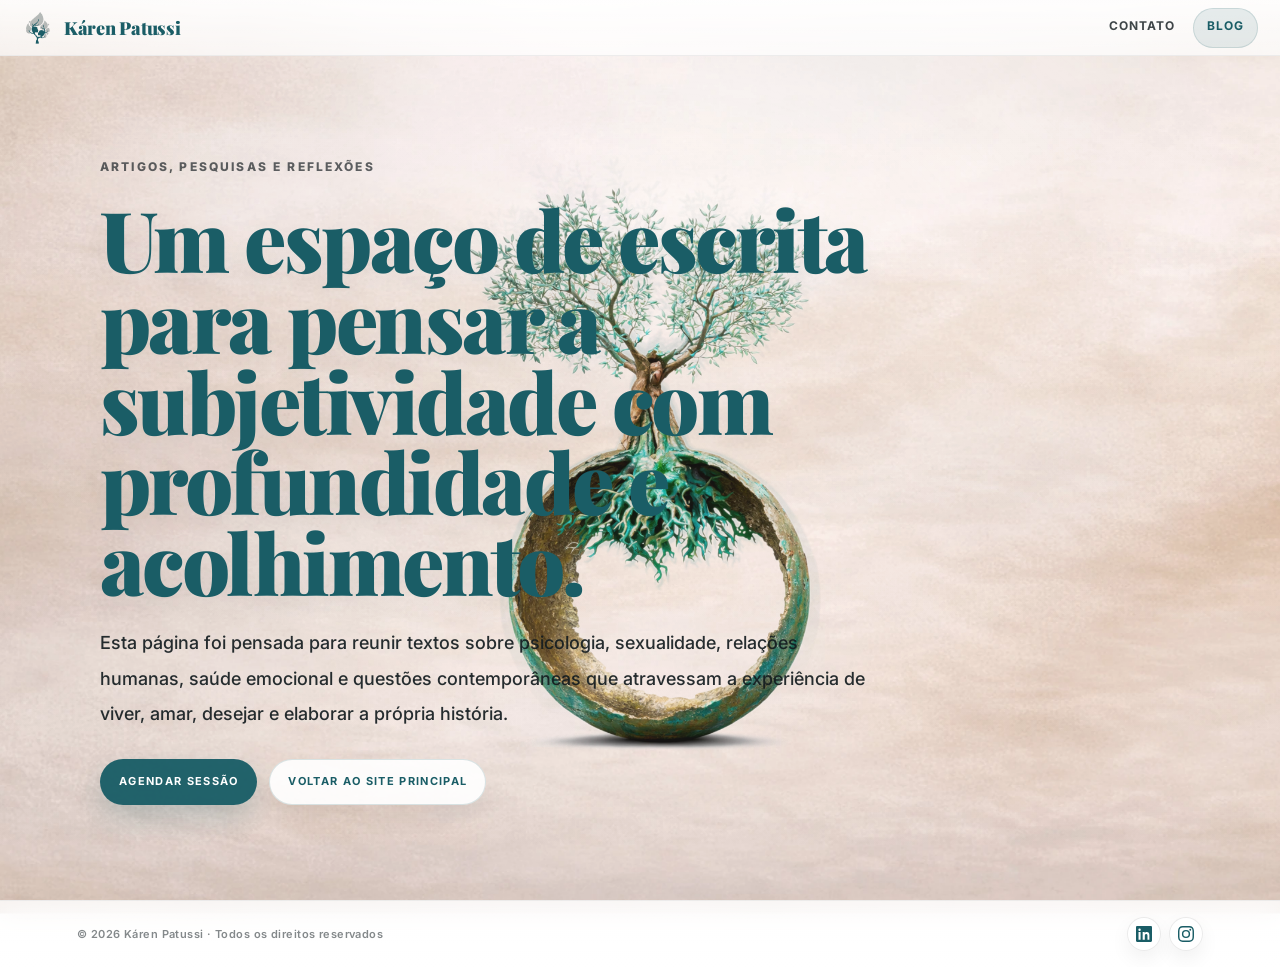
==== commit 193662a8: "Update blog.html" ====
--- a/blog.html
+++ b/blog.html
@@ -3,7 +3,48 @@
 <head>
   <meta charset="utf-8" />
   <meta name="viewport" content="width=device-width,initial-scale=1,viewport-fit=cover" />
-  <title>Blog | Káren Patussi</title>
+
+  <!-- ==================== SEO BÁSICO ==================== -->
+  <title>Blog | Káren Patussi · Psicologia, Sexualidade e Saúde Emocional</title>
+  <meta name="description" content="Artigos, pesquisas e reflexões sobre psicologia, sexualidade, relações humanas e saúde emocional. Por Káren Patussi, psicóloga e terapeuta sexual.">
+  <meta name="keywords" content="blog psicologia, terapia sexual, sexualidade humana, saúde emocional, relações humanas, subjetividade, Káren Patussi">
+  <meta name="author" content="Káren Patussi">
+  <meta name="robots" content="index, follow">
+  <link rel="canonical" href="https://www.karenpatussi.com.br/blog.html">
+
+  <!-- ==================== OPEN GRAPH (WhatsApp, Facebook, LinkedIn) ==================== -->
+  <meta property="og:type" content="blog">
+  <meta property="og:url" content="https://www.karenpatussi.com.br/blog.html">
+  <meta property="og:title" content="Blog | Káren Patussi · Psicologia e Sexualidade">
+  <meta property="og:description" content="Artigos e reflexões sobre psicologia, sexualidade, relações humanas e saúde emocional. Por Káren Patussi, psicóloga e terapeuta sexual.">
+  <meta property="og:image" content="https://www.karenpatussi.com.br/imagens/og-image.webp">
+  <meta property="og:image:width" content="1200">
+  <meta property="og:image:height" content="630">
+  <meta property="og:locale" content="pt_BR">
+  <meta property="og:site_name" content="Káren Patussi">
+
+
+
+  <!-- ==================== FAVICON ==================== -->
+  <link rel="icon" type="image/webp" href="imagens/Logo.webp">
+  <link rel="apple-touch-icon" href="imagens/Logo.webp">
+
+  <!-- ==================== DADOS ESTRUTURADOS (Google) ==================== -->
+  <script type="application/ld+json">
+  {
+    "@context": "https://schema.org",
+    "@type": "Blog",
+    "name": "Blog | Káren Patussi",
+    "description": "Artigos, pesquisas e reflexões sobre psicologia, sexualidade, relações humanas e saúde emocional.",
+    "url": "https://www.karenpatussi.com.br/blog.html",
+    "author": {
+      "@type": "Person",
+      "name": "Káren Patussi",
+      "jobTitle": "Psicóloga e Terapeuta Sexual",
+      "url": "https://www.karenpatussi.com.br/"
+    }
+  }
+  </script>
 
   <link rel="preconnect" href="https://fonts.googleapis.com">
   <link rel="preconnect" href="https://fonts.gstatic.com" crossorigin>
@@ -24,7 +65,15 @@
 
       --padX: clamp(16px, 6vw, 120px);
       --headerH: 56px;
-
+      /* ================================
+         TREE HERO / DEPTH FX
+         These variables control the tree volume, breathing motion,
+         masked glow and rim light.
+         Keep them grouped for easier maintenance.
+         - tree*: scale, depth and shadow of the artwork
+         - glow*: larger soft halo behind the tree
+         - rim*: tighter light that helps separate the edges
+         ================================= */
       --treeYOffset: clamp(10px, 2vh, 34px);
       --treeScale: 0.92;
       --treeOpacity: 0.92;
@@ -32,13 +81,22 @@
       --treeBreathDur: 14s;
       --treeBreathAmp: 0.045;
       --treePushZ: 60px;
-      --treeBreathShadowA: 0.16;
-      --treeBreathShadowB: 0.26;
-
-      --glowOpacity: 0.16;
+      --treeBreathShadowA: 0.18;
+      --treeBreathShadowB: 0.30;
+      --treeShadowLiftA: 22px;
+      --treeShadowLiftB: 34px;
+
+      --glowOpacity: 0.18;
       --glowDur: 6.2s;
-      --glowBlur: 10px;
-      --glowColor: rgba(26,93,102,.48);
+      --glowBlur: 14px;
+      --glowColor: rgba(26,93,102,.52);
+      --glowCoreOpacity: 0.20;
+      --glowCoreBlur: 9px;
+
+      --rimOpacity: 0.12;
+      --rimBlur: 4px;
+      --rimColor: rgba(223,245,240,.72);
+
 
       --bodyFont: "Inter", system-ui, sans-serif;
       --titleFont: "Playfair Display", serif;
@@ -91,7 +149,14 @@
         radial-gradient(1100px 720px at 50% 32%, rgba(255,255,255,.28), rgba(255,255,255,0) 60%),
         linear-gradient(180deg, rgba(255,255,255,.03), rgba(255,255,255,0));
     }
-
+    /* ================================
+       TREE HERO / 3D EFFECT REGION
+       The tree uses 3 stacked layers:
+       1) image breathing + shadow = depth
+       2) ::before = tighter masked core/rim light
+       3) ::after  = wider masked atmospheric glow
+       This split keeps the visual effect readable for future maintenance.
+       ================================= */
     .bg-stage{
       position:fixed;
       inset:0;
@@ -108,7 +173,7 @@
       opacity:var(--treeOpacity);
       position:relative;
       transform-style:preserve-3d;
-      will-change:filter;
+      will-change:filter, transform;
       animation:treeBreath var(--treeBreathDur) ease-in-out infinite;
     }
     .tree img{
@@ -118,34 +183,98 @@
       display:block;
       user-select:none;
       -webkit-user-drag:none;
+      position:relative;
+      z-index:2;
       transform:translateZ(0) scale(var(--treeScale));
       will-change:transform;
       animation:treeScaleBreath var(--treeBreathDur) ease-in-out infinite;
     }
     @keyframes treeBreath{
-      0%,100%{ filter: drop-shadow(0 28px 70px rgba(0,0,0,var(--treeBreathShadowA))) brightness(.98); }
-      50%{ filter: drop-shadow(0 48px 130px rgba(0,0,0,var(--treeBreathShadowB))) brightness(1.03); }
+      0%,100%{
+        filter:
+          drop-shadow(0 var(--treeShadowLiftA) 70px rgba(0,0,0,var(--treeBreathShadowA)))
+          drop-shadow(0 0 18px rgba(26,93,102,.06))
+          brightness(.985) contrast(1.01);
+      }
+      50%{
+        filter:
+          drop-shadow(0 var(--treeShadowLiftB) 140px rgba(0,0,0,var(--treeBreathShadowB)))
+          drop-shadow(0 0 28px rgba(26,93,102,.12))
+          brightness(1.04) contrast(1.03);
+      }
     }
     @keyframes treeScaleBreath{
       0%,100%{ transform: translateZ(0) scale(calc(var(--treeScale) * (1 - var(--treeBreathAmp)))); }
       50%{ transform: translate3d(0,0,var(--treePushZ)) scale(calc(var(--treeScale) * (1 + var(--treeBreathAmp)))); }
     }
+
+    /* Core masked light:
+       A tighter inner glow + subtle rim sheen to avoid a flat PNG look. */
+    .tree::before{
+      content:"";
+      position:absolute;
+      inset:1.2%;
+      pointer-events:none;
+      z-index:1;
+      background:
+        radial-gradient(42% 34% at 50% 56%, rgba(223,245,240,.26), rgba(223,245,240,0) 72%),
+        radial-gradient(56% 52% at 50% 54%, rgba(26,93,102,var(--glowCoreOpacity)), rgba(26,93,102,0) 74%),
+        linear-gradient(118deg,
+          rgba(255,255,255,0) 16%,
+          rgba(255,255,255,var(--rimOpacity)) 34%,
+          rgba(255,255,255,0) 54%,
+          rgba(255,255,255,0) 100%
+        );
+      background-size:100% 100%, 100% 100%, 145% 145%;
+      background-position:center, center, 88% 22%;
+      background-repeat:no-repeat;
+      opacity:1;
+      filter:blur(var(--rimBlur));
+      mix-blend-mode:screen;
+      -webkit-mask-image:url("imagens/Tree ring hero.webp");
+      -webkit-mask-repeat:no-repeat;
+      -webkit-mask-size:contain;
+      -webkit-mask-position:center;
+      mask-image:url("imagens/Tree ring hero.webp");
+      mask-repeat:no-repeat;
+      mask-size:contain;
+      mask-position:center;
+      animation:treeCorePulse calc(var(--treeBreathDur) * 0.9) ease-in-out infinite;
+      will-change:opacity, filter, background-position;
+    }
+    @keyframes treeCorePulse{
+      0%,100%{
+        opacity:.84;
+        filter:blur(var(--rimBlur));
+        background-position:center, center, 92% 24%;
+      }
+      50%{
+        opacity:1;
+        filter:blur(calc(var(--rimBlur) + 1px));
+        background-position:center, center, 84% 18%;
+      }
+    }
+
+    /* Wider masked glow:
+       This is the atmospheric halo that makes the tree feel detached
+       from the background instead of pasted on top of it. */
     .tree::after{
       content:"";
       position:absolute;
-      inset:0;
+      inset:-1%;
       pointer-events:none;
+      z-index:0;
       background:
         linear-gradient(180deg,
           rgba(255,255,255,0) 0%,
-          rgba(255,255,255,0) 35%,
-          rgba(255,255,255,.50) 50%,
-          rgba(255,255,255,0) 65%,
+          rgba(255,255,255,0) 32%,
+          rgba(255,255,255,.46) 48%,
+          rgba(255,255,255,0) 64%,
           rgba(255,255,255,0) 100%
         ),
-        radial-gradient(closest-side at 50% 50%, var(--glowColor), rgba(26,93,102,0) 62%);
-      background-size:100% 220%, 120% 120%;
-      background-position:0 140%, 50% 160%;
+        radial-gradient(closest-side at 50% 55%, var(--glowColor), rgba(26,93,102,0) 64%);
+      background-size:100% 220%, 126% 126%;
+      background-position:0 140%, 50% 158%;
       background-repeat:no-repeat;
       opacity:var(--glowOpacity);
       filter:blur(var(--glowBlur));
@@ -159,15 +288,16 @@
       mask-size:contain;
       mask-position:center;
       animation:glowRise var(--glowDur) cubic-bezier(.3, 0, .2, 1) infinite;
-      will-change:opacity, background-position;
+      will-change:opacity, background-position, filter;
     }
     @keyframes glowRise{
-      0% { opacity: 0; background-position: 0 140%, 50% 160%; }
+      0% { opacity: 0; background-position: 0 140%, 50% 158%; }
       12% { opacity: var(--glowOpacity); }
-      58% { opacity: var(--glowOpacity); background-position: 0 22%, 50% 40%; }
-      86% { opacity: calc(var(--glowOpacity) * 0.60); background-position: 0 -36%, 50% -10%; }
-      100% { opacity: 0; background-position: 0 -70%, 50% -40%; }
-    }
+      58% { opacity: var(--glowOpacity); background-position: 0 20%, 50% 36%; }
+      86% { opacity: calc(var(--glowOpacity) * 0.68); background-position: 0 -30%, 50% -6%; }
+      100% { opacity: 0; background-position: 0 -70%, 50% -38%; }
+    }
+
 
     .topbar{
       position:sticky;
@@ -342,6 +472,73 @@
       }
       .hero{ padding-top:48px; }
     }
+
+    /* ========================= RODAPÉ ========================= */
+    .site-footer{
+      padding:
+        16px
+        calc(var(--padX) + var(--safeR))
+        calc(16px + var(--safeB))
+        calc(var(--padX) + var(--safeL));
+      background: linear-gradient(180deg, rgba(255,255,255,.80), rgba(255,255,255,.94));
+      backdrop-filter: blur(14px);
+      -webkit-backdrop-filter: blur(14px);
+      border-top: 1px solid rgba(0,0,0,.07);
+      display: flex;
+      align-items: center;
+      justify-content: space-between;
+      gap: 16px;
+      flex-wrap: wrap;
+    }
+    .footer-copy{
+      font-size: 11px;
+      color: rgba(20,28,32,.52);
+      font-weight: 600;
+      letter-spacing: .04em;
+      white-space: nowrap;
+    }
+    .footer-socials{
+      display: flex;
+      align-items: center;
+      gap: 8px;
+    }
+    .footer-social-link{
+      display: inline-flex;
+      align-items: center;
+      justify-content: center;
+      width: 34px;
+      height: 34px;
+      border-radius: 999px;
+      border: 1px solid rgba(0,0,0,.08);
+      background: rgba(255,255,255,.72);
+      box-shadow: 0 8px 20px rgba(0,0,0,.06);
+      color: var(--brand);
+      text-decoration: none;
+      transition: transform .22s ease, box-shadow .22s ease, background .22s ease;
+      flex-shrink: 0;
+    }
+    .footer-social-link:hover,
+    .footer-social-link:focus-visible{
+      transform: translateY(-2px);
+      box-shadow: 0 12px 26px rgba(26,93,102,.18);
+      background: rgba(255,255,255,.96);
+      outline: none;
+    }
+    .footer-social-link svg{
+      width: 16px;
+      height: 16px;
+      display: block;
+      fill: currentColor;
+    }
+    @media (max-width: 640px){
+      .site-footer{
+        padding-left: calc(16px + var(--safeL));
+        padding-right: calc(16px + var(--safeR));
+        justify-content: center;
+        gap: 12px;
+      }
+      .footer-copy{ font-size: 10px; }
+    }
   </style>
 </head>
 <body>
@@ -358,7 +555,7 @@
     </a>
 
     <nav class="topnav" aria-label="Navegação do blog">
-      <a href="index.html#home">Contato</a>
+      <a href="index.html#agendar-sessao" class="nav-contato">Contato</a>
       <a class="is-current" href="blog.html" aria-current="page">Blog</a>
     </nav>
   </header>
@@ -378,5 +575,31 @@
       </div>
     </section>
   </main>
+
+  <footer class="site-footer" aria-label="Rodapé">
+    <span class="footer-copy">© 2026 Káren Patussi · Todos os direitos reservados</span>
+    <div class="footer-socials" aria-label="Redes sociais">
+      <a class="footer-social-link" href="https://www.linkedin.com/in/karen-mesquita-patussi-a19017122/" target="_blank" rel="noopener noreferrer" aria-label="LinkedIn de Káren Patussi">
+        <svg viewBox="0 0 24 24" aria-hidden="true"><path d="M20.447 20.452H17.21v-5.569c0-1.328-.027-3.037-1.852-3.037-1.853 0-2.136 1.445-2.136 2.939v5.667H9.985V9h3.102v1.561h.046c.432-.816 1.487-1.676 3.062-1.676 3.273 0 3.876 2.154 3.876 4.957v6.61zM5.337 7.433a1.8 1.8 0 1 1 0-3.6 1.8 1.8 0 0 1 0 3.6zm1.555 13.019H3.782V9h3.11v11.452zM22.225 0H1.771C.792 0 0 .774 0 1.729v20.542C0 23.227.792 24 1.771 24h20.451C23.2 24 24 23.227 24 22.271V1.729C24 .774 23.2 0 22.222 0h.003z"/></svg>
+      </a>
+      <a class="footer-social-link" href="https://www.instagram.com/terapiacomkarenpatussi?igsh=MW1pMjQwYnFjNXVvZA==" target="_blank" rel="noopener noreferrer" aria-label="Instagram de Káren Patussi">
+        <svg viewBox="0 0 24 24" aria-hidden="true"><path d="M12 2.163c3.204 0 3.584.012 4.85.07 3.252.148 4.771 1.691 4.919 4.919.058 1.265.069 1.645.069 4.849 0 3.205-.012 3.584-.069 4.849-.149 3.225-1.664 4.771-4.919 4.919-1.266.058-1.644.07-4.85.07-3.204 0-3.584-.012-4.849-.07-3.26-.149-4.771-1.699-4.919-4.92-.058-1.265-.07-1.644-.07-4.849 0-3.204.013-3.583.07-4.849.149-3.227 1.664-4.771 4.919-4.919 1.266-.057 1.645-.069 4.849-.069zM12 0C8.741 0 8.333.014 7.053.072 2.695.272.273 2.69.073 7.052.014 8.333 0 8.741 0 12c0 3.259.014 3.668.072 4.948.2 4.358 2.618 6.78 6.98 6.98C8.333 23.986 8.741 24 12 24c3.259 0 3.668-.014 4.948-.072 4.354-.2 6.782-2.618 6.979-6.98.059-1.28.073-1.689.073-4.948 0-3.259-.014-3.667-.072-4.947-.196-4.354-2.617-6.78-6.979-6.98C15.668.014 15.259 0 12 0zm0 5.838a6.162 6.162 0 1 0 0 12.324 6.162 6.162 0 0 0 0-12.324zM12 16a4 4 0 1 1 0-8 4 4 0 0 1 0 8zm6.406-11.845a1.44 1.44 0 1 0 0 2.881 1.44 1.44 0 0 0 0-2.881z"/></svg>
+      </a>
+    </div>
+  </footer>
+
+  <script>
+    (function(){
+      const link = document.querySelector(".nav-contato");
+      if(!link) return;
+      function update(){
+        link.href = window.matchMedia("(max-width: 900px)").matches
+          ? "index.html#agendar-sessao"
+          : "index.html";
+      }
+      update();
+      window.addEventListener("resize", update, { passive: true });
+    })();
+  </script>
 </body>
 </html>
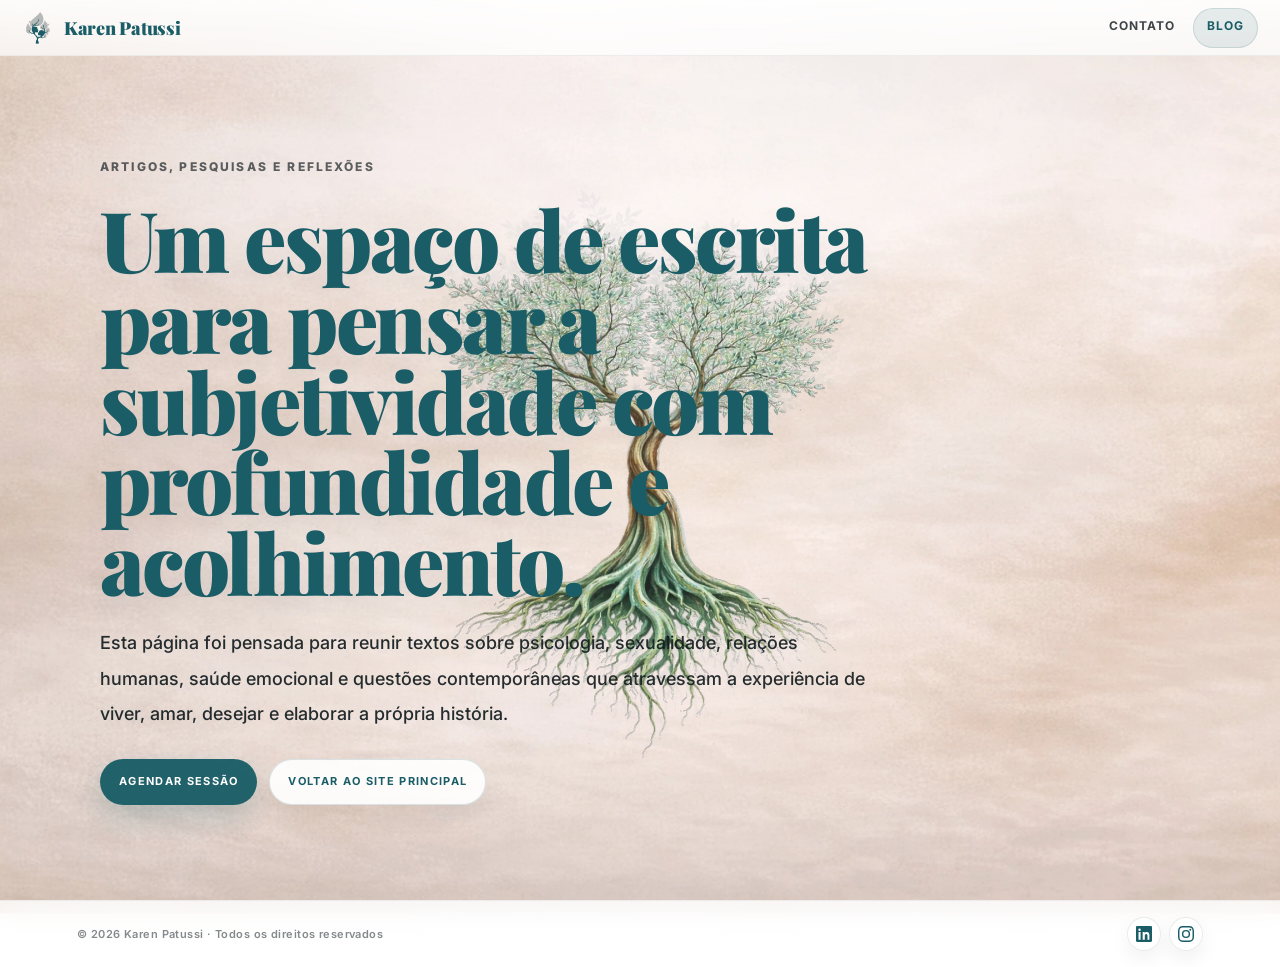
==== commit 6cfc5e93: "Update blog.html" ====
--- a/blog.html
+++ b/blog.html
@@ -5,23 +5,28 @@
   <meta name="viewport" content="width=device-width,initial-scale=1,viewport-fit=cover" />
 
   <!-- ==================== SEO BÁSICO ==================== -->
-  <title>Blog | Káren Patussi · Psicologia, Sexualidade e Saúde Emocional</title>
-  <meta name="description" content="Artigos, pesquisas e reflexões sobre psicologia, sexualidade, relações humanas e saúde emocional. Por Káren Patussi, psicóloga e terapeuta sexual.">
-  <meta name="keywords" content="blog psicologia, terapia sexual, sexualidade humana, saúde emocional, relações humanas, subjetividade, Káren Patussi">
-  <meta name="author" content="Káren Patussi">
+  <title>Blog | Karen Patussi · Psicologia, Sexualidade e Saúde Emocional</title>
+  <meta name="description" content="Artigos, pesquisas e reflexões sobre psicologia, sexualidade, relações humanas e saúde emocional. Por Karen Patussi, psicóloga e terapeuta sexual.">
+  <meta name="keywords" content="blog psicologia, terapia sexual, sexualidade humana, saúde emocional, relações humanas, subjetividade, Karen Patussi">
+  <meta name="author" content="Karen Patussi">
   <meta name="robots" content="index, follow">
-  <link rel="canonical" href="https://www.karenpatussi.com.br/blog.html">
+  <link rel="canonical" href="https://terapiacomkaren.com/blog.html">
 
   <!-- ==================== OPEN GRAPH (WhatsApp, Facebook, LinkedIn) ==================== -->
   <meta property="og:type" content="blog">
-  <meta property="og:url" content="https://www.karenpatussi.com.br/blog.html">
-  <meta property="og:title" content="Blog | Káren Patussi · Psicologia e Sexualidade">
-  <meta property="og:description" content="Artigos e reflexões sobre psicologia, sexualidade, relações humanas e saúde emocional. Por Káren Patussi, psicóloga e terapeuta sexual.">
-  <meta property="og:image" content="https://www.karenpatussi.com.br/imagens/og-image.webp">
+  <meta property="og:url" content="https://terapiacomkaren.com/blog.html">
+  <meta property="og:title" content="Blog | Karen Patussi · Psicologia e Sexualidade">
+  <meta property="og:description" content="Artigos e reflexões sobre psicologia, sexualidade, relações humanas e saúde emocional. Por Karen Patussi, psicóloga e terapeuta sexual.">
+  <meta property="og:image" content="https://terapiacomkaren.com/imagens/og-image.webp">
   <meta property="og:image:width" content="1200">
   <meta property="og:image:height" content="630">
   <meta property="og:locale" content="pt_BR">
-  <meta property="og:site_name" content="Káren Patussi">
+  <meta property="og:site_name" content="Karen Patussi">
+
+
+  <meta name="referrer" content="strict-origin-when-cross-origin">
+  <meta http-equiv="X-Content-Type-Options" content="nosniff">
+  <meta http-equiv="Permissions-Policy" content="camera=(), microphone=(), geolocation=()">
 
 
 
@@ -34,14 +39,14 @@
   {
     "@context": "https://schema.org",
     "@type": "Blog",
-    "name": "Blog | Káren Patussi",
+    "name": "Blog | Karen Patussi",
     "description": "Artigos, pesquisas e reflexões sobre psicologia, sexualidade, relações humanas e saúde emocional.",
-    "url": "https://www.karenpatussi.com.br/blog.html",
+    "url": "https://terapiacomkaren.com/blog.html",
     "author": {
       "@type": "Person",
-      "name": "Káren Patussi",
+      "name": "Karen Patussi",
       "jobTitle": "Psicóloga e Terapeuta Sexual",
-      "url": "https://www.karenpatussi.com.br/"
+      "url": "https://terapiacomkaren.com/"
     }
   }
   </script>
@@ -550,8 +555,8 @@
 
   <header class="topbar" aria-label="Barra superior">
     <a class="brand-link" href="index.html#home" aria-label="Voltar ao site principal">
-      <img src="imagens/Logo.webp" alt="Logo Káren Patussi">
-      <span class="brand-name">Káren Patussi</span>
+      <img src="imagens/Logo.webp" alt="Logo Karen Patussi">
+      <span class="brand-name">Karen Patussi</span>
     </a>
 
     <nav class="topnav" aria-label="Navegação do blog">
@@ -577,12 +582,12 @@
   </main>
 
   <footer class="site-footer" aria-label="Rodapé">
-    <span class="footer-copy">© 2026 Káren Patussi · Todos os direitos reservados</span>
+    <span class="footer-copy">© 2026 Karen Patussi · Todos os direitos reservados</span>
     <div class="footer-socials" aria-label="Redes sociais">
-      <a class="footer-social-link" href="https://www.linkedin.com/in/karen-mesquita-patussi-a19017122/" target="_blank" rel="noopener noreferrer" aria-label="LinkedIn de Káren Patussi">
+      <a class="footer-social-link" href="https://www.linkedin.com/in/karen-mesquita-patussi-a19017122/" target="_blank" rel="noopener noreferrer" aria-label="LinkedIn de Karen Patussi">
         <svg viewBox="0 0 24 24" aria-hidden="true"><path d="M20.447 20.452H17.21v-5.569c0-1.328-.027-3.037-1.852-3.037-1.853 0-2.136 1.445-2.136 2.939v5.667H9.985V9h3.102v1.561h.046c.432-.816 1.487-1.676 3.062-1.676 3.273 0 3.876 2.154 3.876 4.957v6.61zM5.337 7.433a1.8 1.8 0 1 1 0-3.6 1.8 1.8 0 0 1 0 3.6zm1.555 13.019H3.782V9h3.11v11.452zM22.225 0H1.771C.792 0 0 .774 0 1.729v20.542C0 23.227.792 24 1.771 24h20.451C23.2 24 24 23.227 24 22.271V1.729C24 .774 23.2 0 22.222 0h.003z"/></svg>
       </a>
-      <a class="footer-social-link" href="https://www.instagram.com/terapiacomkarenpatussi?igsh=MW1pMjQwYnFjNXVvZA==" target="_blank" rel="noopener noreferrer" aria-label="Instagram de Káren Patussi">
+      <a class="footer-social-link" href="https://www.instagram.com/terapiacomkarenpatussi?igsh=MW1pMjQwYnFjNXVvZA==" target="_blank" rel="noopener noreferrer" aria-label="Instagram de Karen Patussi">
         <svg viewBox="0 0 24 24" aria-hidden="true"><path d="M12 2.163c3.204 0 3.584.012 4.85.07 3.252.148 4.771 1.691 4.919 4.919.058 1.265.069 1.645.069 4.849 0 3.205-.012 3.584-.069 4.849-.149 3.225-1.664 4.771-4.919 4.919-1.266.058-1.644.07-4.85.07-3.204 0-3.584-.012-4.849-.07-3.26-.149-4.771-1.699-4.919-4.92-.058-1.265-.07-1.644-.07-4.849 0-3.204.013-3.583.07-4.849.149-3.227 1.664-4.771 4.919-4.919 1.266-.057 1.645-.069 4.849-.069zM12 0C8.741 0 8.333.014 7.053.072 2.695.272.273 2.69.073 7.052.014 8.333 0 8.741 0 12c0 3.259.014 3.668.072 4.948.2 4.358 2.618 6.78 6.98 6.98C8.333 23.986 8.741 24 12 24c3.259 0 3.668-.014 4.948-.072 4.354-.2 6.782-2.618 6.979-6.98.059-1.28.073-1.689.073-4.948 0-3.259-.014-3.667-.072-4.947-.196-4.354-2.617-6.78-6.979-6.98C15.668.014 15.259 0 12 0zm0 5.838a6.162 6.162 0 1 0 0 12.324 6.162 6.162 0 0 0 0-12.324zM12 16a4 4 0 1 1 0-8 4 4 0 0 1 0 8zm6.406-11.845a1.44 1.44 0 1 0 0 2.881 1.44 1.44 0 0 0 0-2.881z"/></svg>
       </a>
     </div>
